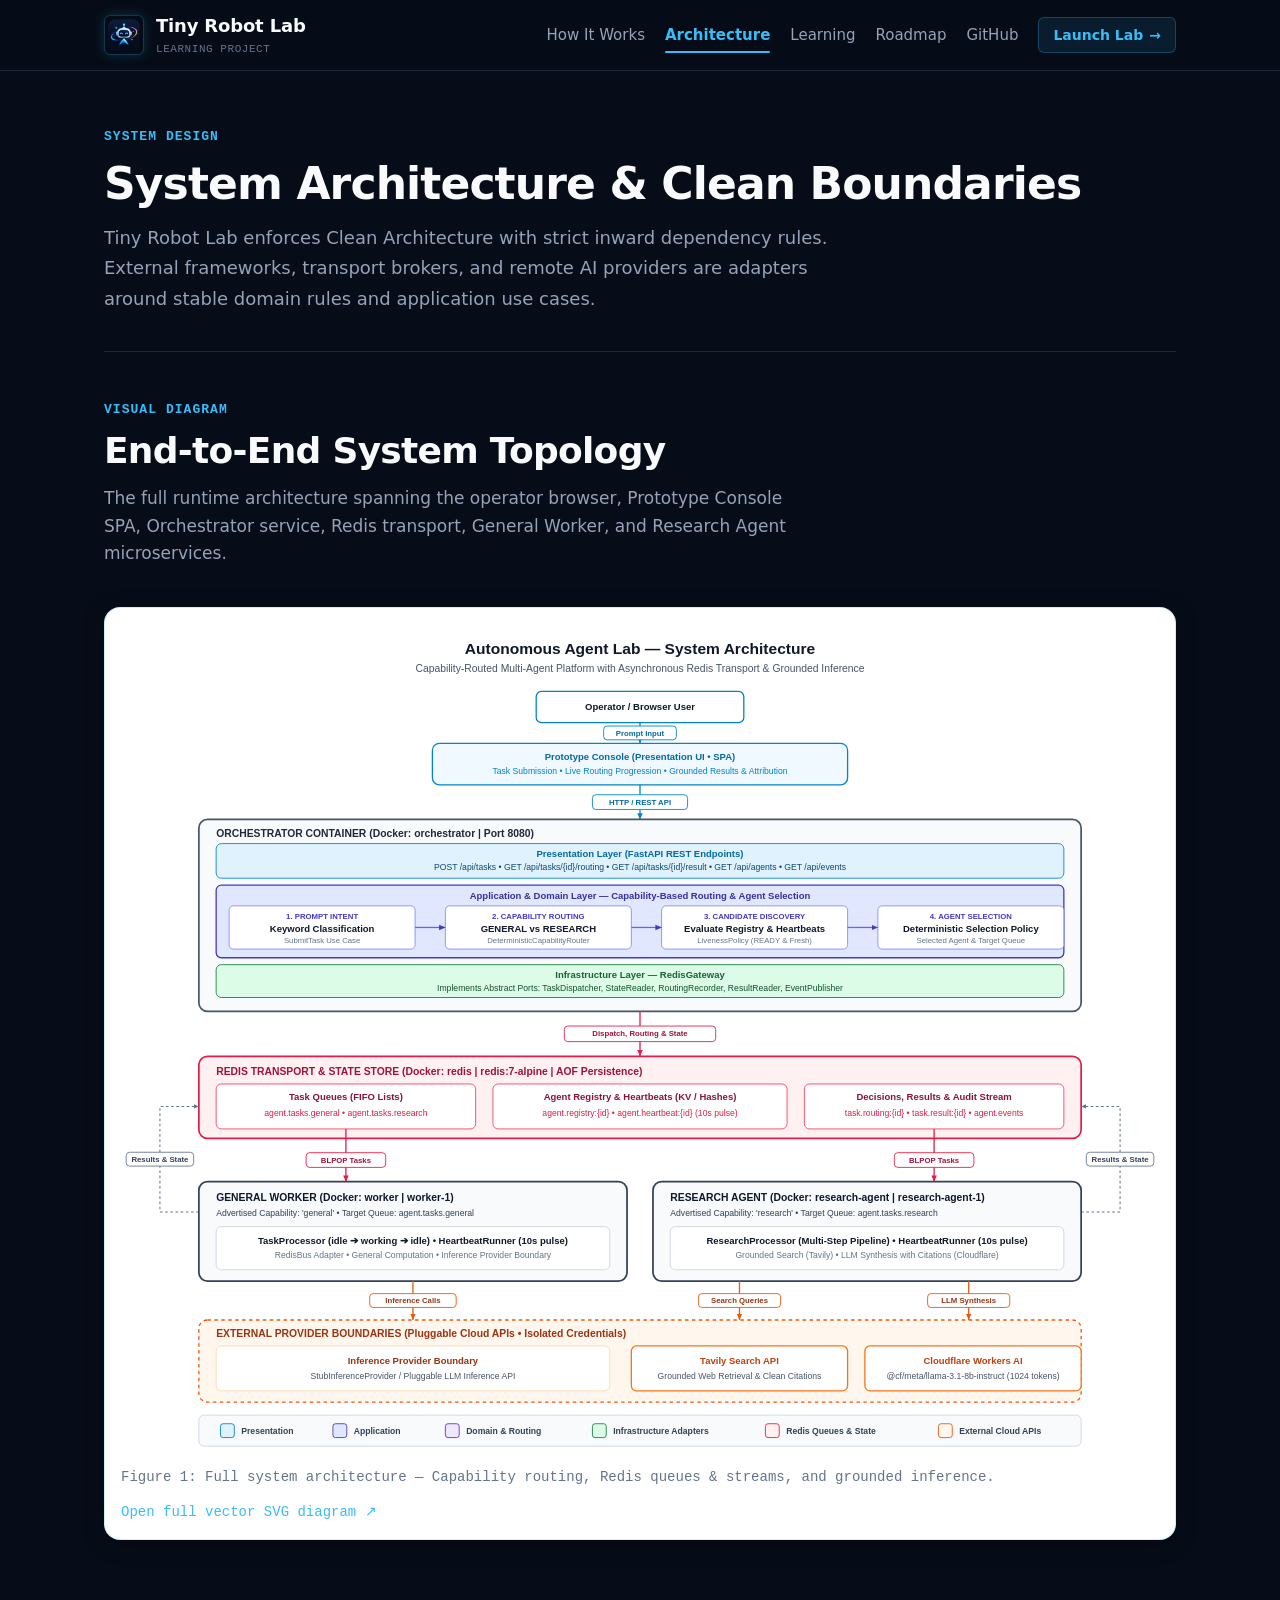
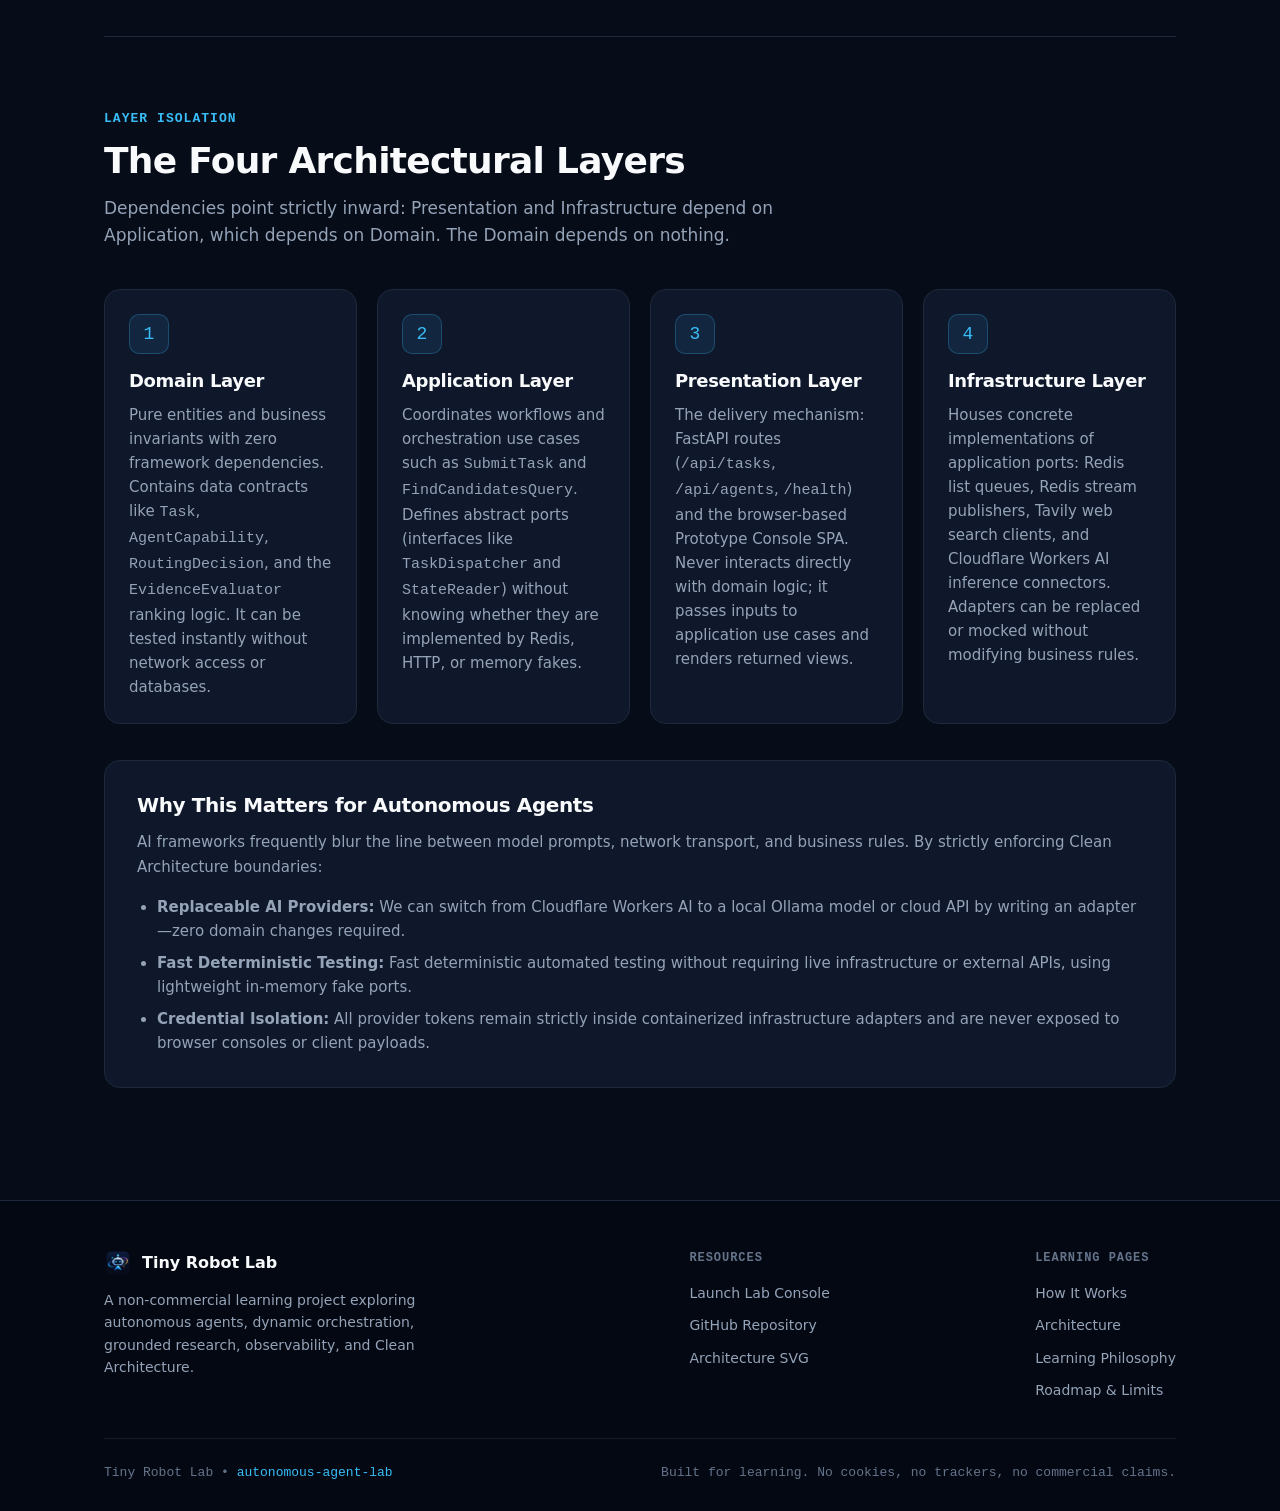
==== public/architecture.html @ 8fa818a0 "chore: configure Cloudflare deployment" ====
<!doctype html>
<html lang="en">
<head>
  <meta charset="utf-8">
  <meta name="viewport" content="width=device-width, initial-scale=1">
  <title>System Architecture &amp; Clean Boundaries — Tiny Robot Lab</title>
  <meta name="description" content="Detailed system architecture and Clean Architecture layer boundaries of Tiny Robot Lab: separating domain logic from Redis, Docker, and AI providers.">
  
  <!-- Open Graph / Meta -->
  <meta property="og:type" content="article">
  <meta property="og:title" content="System Architecture &amp; Clean Boundaries — Tiny Robot Lab">
  <meta property="og:description" content="Detailed system architecture and Clean Architecture layer boundaries of Tiny Robot Lab: separating domain logic from Redis, Docker, and AI providers.">
  <meta property="og:url" content="https://lab.tinyrobotlab.com/architecture.html">
  <meta property="og:image" content="assets/logo.png">

  <!-- Favicon Assets -->
  <link rel="icon" type="image/png" sizes="32x32" href="assets/favicon-32x32.png">
  <link rel="icon" type="image/png" sizes="16x16" href="assets/favicon-16x16.png">
  <link rel="shortcut icon" href="assets/favicon.ico">
  <link rel="apple-touch-icon" sizes="180x180" href="assets/apple-touch-icon.png">

  <!-- Stylesheet -->
  <link rel="stylesheet" href="styles.css">
</head>
<body>
  <a href="#main-content" class="skip-link">Skip to main content</a>

  <!-- Header -->
  <header class="site-header">
    <div class="container nav-wrap">
      <a href="index.html" class="brand-link" aria-label="Tiny Robot Lab Home">
        <img src="assets/logo.png" alt="Tiny Robot Lab Logo" class="brand-logo-img" width="40" height="40">
        <div class="brand-text-block">
          <span class="brand-name">Tiny Robot Lab</span>
          <span class="brand-tag">Learning Project</span>
        </div>
      </a>

      <nav class="nav-links" aria-label="Main Navigation">
        <a href="how-it-works.html" class="nav-item">How It Works</a>
        <a href="architecture.html" class="nav-item active" aria-current="page">Architecture</a>
        <a href="learning.html" class="nav-item">Learning</a>
        <a href="roadmap.html" class="nav-item">Roadmap</a>
        <a href="https://github.com/tomhalsan/autonomous-agent-lab" class="nav-item" target="_blank" rel="noopener noreferrer">GitHub</a>
        <a href="https://lab.tinyrobotlab.com" class="nav-btn" target="_blank" rel="noopener noreferrer">
          <span>Launch Lab</span>
          <span aria-hidden="true">→</span>
        </a>
      </nav>
    </div>
  </header>

  <main id="main-content">
    <div class="container">
      <header class="page-header">
        <p class="section-label">System Design</p>
        <h1>System Architecture &amp; Clean Boundaries</h1>
        <p class="page-lead">
          Tiny Robot Lab enforces Clean Architecture with strict inward dependency rules. External frameworks, transport brokers, and remote AI providers are adapters around stable domain rules and application use cases.
        </p>
      </header>

      <!-- Architecture Vector Diagram -->
      <section class="section" style="border-top: none; padding-top: 0;">
        <div class="section-header">
          <p class="section-label">Visual Diagram</p>
          <h2 class="section-title">End-to-End System Topology</h2>
          <p class="section-lead">
            The full runtime architecture spanning the operator browser, Prototype Console SPA, Orchestrator service, Redis transport, General Worker, and Research Agent microservices.
          </p>
        </div>

        <figure class="architecture-frame">
          <img src="assets/architecture.svg" alt="Autonomous Agent Lab System Architecture Diagram showing Console, Orchestrator, Redis, General Worker, and Research Agent" class="architecture-img" width="1200" height="960" loading="lazy">
          <figcaption class="arch-caption">
            <span>Figure 1: Full system architecture — Capability routing, Redis queues &amp; streams, and grounded inference.</span>
            <a href="assets/architecture.svg" target="_blank" rel="noopener noreferrer">Open full vector SVG diagram ↗</a>
          </figcaption>
        </figure>
      </section>

      <!-- Clean Architecture Layers -->
      <section class="section">
        <div class="section-header">
          <p class="section-label">Layer Isolation</p>
          <h2 class="section-title">The Four Architectural Layers</h2>
          <p class="section-lead">
            Dependencies point strictly inward: Presentation and Infrastructure depend on Application, which depends on Domain. The Domain depends on nothing.
          </p>
        </div>

        <div class="card-grid">
          <article class="card">
            <div class="card-icon" aria-hidden="true">1</div>
            <h3 class="card-title">Domain Layer</h3>
            <p class="card-desc">
              Pure entities and business invariants with zero framework dependencies. Contains data contracts like <code>Task</code>, <code>AgentCapability</code>, <code>RoutingDecision</code>, and the <code>EvidenceEvaluator</code> ranking logic. It can be tested instantly without network access or databases.
            </p>
          </article>

          <article class="card">
            <div class="card-icon" aria-hidden="true">2</div>
            <h3 class="card-title">Application Layer</h3>
            <p class="card-desc">
              Coordinates workflows and orchestration use cases such as <code>SubmitTask</code> and <code>FindCandidatesQuery</code>. Defines abstract ports (interfaces like <code>TaskDispatcher</code> and <code>StateReader</code>) without knowing whether they are implemented by Redis, HTTP, or memory fakes.
            </p>
          </article>

          <article class="card">
            <div class="card-icon" aria-hidden="true">3</div>
            <h3 class="card-title">Presentation Layer</h3>
            <p class="card-desc">
              The delivery mechanism: FastAPI routes (<code>/api/tasks</code>, <code>/api/agents</code>, <code>/health</code>) and the browser-based Prototype Console SPA. Never interacts directly with domain logic; it passes inputs to application use cases and renders returned views.
            </p>
          </article>

          <article class="card">
            <div class="card-icon" aria-hidden="true">4</div>
            <h3 class="card-title">Infrastructure Layer</h3>
            <p class="card-desc">
              Houses concrete implementations of application ports: Redis list queues, Redis stream publishers, Tavily web search clients, and Cloudflare Workers AI inference connectors. Adapters can be replaced or mocked without modifying business rules.
            </p>
          </article>
        </div>

        <!-- Architectural Benefits -->
        <div class="summary-box" style="margin-top: 36px;">
          <h3 style="font-size: 1.25rem; margin-bottom: 12px; color: var(--text-main);">Why This Matters for Autonomous Agents</h3>
          <p style="font-size: 0.9375rem; line-height: 1.7; color: var(--text-muted); margin-bottom: 14px;">
            AI frameworks frequently blur the line between model prompts, network transport, and business rules. By strictly enforcing Clean Architecture boundaries:
          </p>
          <ul style="margin-left: 20px; display: flex; flex-direction: column; gap: 8px; font-size: 0.9375rem; color: var(--text-muted);">
            <li><strong>Replaceable AI Providers:</strong> We can switch from Cloudflare Workers AI to a local Ollama model or cloud API by writing an adapter—zero domain changes required.</li>
            <li><strong>Fast Deterministic Testing:</strong> Fast deterministic automated testing without requiring live infrastructure or external APIs, using lightweight in-memory fake ports.</li>
            <li><strong>Credential Isolation:</strong> All provider tokens remain strictly inside containerized infrastructure adapters and are never exposed to browser consoles or client payloads.</li>
          </ul>
        </div>
      </section>
    </div>
  </main>

  <!-- Footer -->
  <footer class="site-footer">
    <div class="container">
      <div class="footer-inner">
        <div class="footer-brand">
          <div class="footer-logo-row">
            <img src="assets/logo.png" alt="Tiny Robot Lab" class="footer-logo-img" width="28" height="28">
            <span class="footer-brand-title">Tiny Robot Lab</span>
          </div>
          <p class="footer-desc">
            A non-commercial learning project exploring autonomous agents, dynamic orchestration, grounded research, observability, and Clean Architecture.
          </p>
        </div>

        <div class="footer-links-group">
          <p class="footer-links-title">Resources</p>
          <a href="https://lab.tinyrobotlab.com" class="footer-link" target="_blank" rel="noopener noreferrer">Launch Lab Console</a>
          <a href="https://github.com/tomhalsan/autonomous-agent-lab" class="footer-link" target="_blank" rel="noopener noreferrer">GitHub Repository</a>
          <a href="assets/architecture.svg" class="footer-link" target="_blank" rel="noopener noreferrer">Architecture SVG</a>
        </div>

        <div class="footer-links-group">
          <p class="footer-links-title">Learning Pages</p>
          <a href="how-it-works.html" class="footer-link">How It Works</a>
          <a href="architecture.html" class="footer-link">Architecture</a>
          <a href="learning.html" class="footer-link">Learning Philosophy</a>
          <a href="roadmap.html" class="footer-link">Roadmap &amp; Limits</a>
        </div>
      </div>

      <div class="footer-bottom">
        <span>Tiny Robot Lab • <a href="https://github.com/tomhalsan/autonomous-agent-lab" target="_blank" rel="noopener noreferrer">autonomous-agent-lab</a></span>
        <span>Built for learning. No cookies, no trackers, no commercial claims.</span>
      </div>
    </div>
  </footer>
</body>
</html>
---- public/styles.css ----
/* ==========================================================================
   Tiny Robot Lab — Public Landing Page Styles
   Clean, framework-free semantic CSS matching the lab's dark visual identity.
   ========================================================================== */

:root {
  --bg-canvas: #070d18;
  --bg-card: #0f172a;
  --bg-card-hover: #142036;
  --bg-card-subtle: #0b1322;
  --bg-code: #050912;
  --border-subtle: #1e293b;
  --border-focus: #38bdf8;
  --border-accent: rgba(56, 189, 248, 0.25);
  
  --text-main: #f8fafc;
  --text-muted: #94a3b8;
  --text-faint: #64748b;

  --accent-cyan: #38bdf8;
  --accent-blue: #3b82f6;
  --accent-indigo: #818cf8;
  --accent-amber: #fbbf24;
  --accent-emerald: #34d399;
  --accent-coral: #f87171;

  --font-sans: system-ui, -apple-system, BlinkMacSystemFont, "Segoe UI", Roboto, "Helvetica Neue", Arial, sans-serif;
  --font-mono: ui-monospace, SFMono-Regular, Menlo, Monaco, Consolas, "Liberation Mono", "Courier New", monospace;

  --container-max: 1120px;
  --radius-sm: 6px;
  --radius-md: 10px;
  --radius-lg: 16px;
  --radius-pill: 9999px;

  --shadow-card: 0 4px 20px -2px rgba(0, 0, 0, 0.5);
  --shadow-glow: 0 0 24px rgba(56, 189, 248, 0.15);
}

*, *::before, *::after {
  box-sizing: border-box;
  margin: 0;
  padding: 0;
}

html {
  font-size: 16px;
  background-color: var(--bg-canvas);
  color: var(--text-main);
  font-family: var(--font-sans);
  line-height: 1.6;
  -webkit-font-smoothing: antialiased;
  -moz-osx-font-smoothing: grayscale;
  scroll-behavior: smooth;
}

body {
  min-height: 100vh;
  display: flex;
  flex-direction: column;
  overflow-x: hidden;
}

/* Accessibility & Reduced Motion */
:focus-visible {
  outline: 2px solid var(--accent-cyan);
  outline-offset: 3px;
}

@media (prefers-reduced-motion: reduce) {
  html {
    scroll-behavior: auto;
  }
  *, *::before, *::after {
    animation-duration: 0.01ms !important;
    animation-iteration-count: 1 !important;
    transition-duration: 0.01ms !important;
    scroll-behavior: auto !important;
  }
}

/* Skip link for screen readers & keyboard users */
.skip-link {
  position: absolute;
  top: -60px;
  left: 16px;
  background: var(--accent-cyan);
  color: #040810;
  padding: 8px 16px;
  font-weight: 700;
  font-size: 0.875rem;
  border-radius: var(--radius-sm);
  z-index: 999;
  text-decoration: none;
  transition: top 0.2s ease;
}
.skip-link:focus {
  top: 16px;
}

/* Layout Container */
.container {
  width: 100%;
  max-width: var(--container-max);
  margin-left: auto;
  margin-right: auto;
  padding-left: 24px;
  padding-right: 24px;
}

/* Typography Helpers */
h1, h2, h3, h4 {
  color: var(--text-main);
  line-height: 1.25;
  font-weight: 700;
  letter-spacing: -0.02em;
}

p {
  color: var(--text-muted);
}

a {
  color: var(--accent-cyan);
  text-decoration: none;
  transition: color 0.15s ease;
}
a:hover {
  color: #7dd3fc;
  text-decoration: underline;
}

/* Header & Nav */
.site-header {
  border-bottom: 1px solid var(--border-subtle);
  background: rgba(7, 13, 24, 0.85);
  backdrop-filter: blur(12px);
  -webkit-backdrop-filter: blur(12px);
  position: sticky;
  top: 0;
  z-index: 100;
}

.nav-wrap {
  display: flex;
  align-items: center;
  justify-content: space-between;
  height: 70px;
}

.brand-link {
  display: flex;
  align-items: center;
  gap: 12px;
  text-decoration: none;
}
.brand-link:hover {
  text-decoration: none;
}

.brand-logo-img {
  width: 40px;
  height: 40px;
  border-radius: var(--radius-sm);
  border: 1px solid var(--border-accent);
  box-shadow: 0 0 12px rgba(56, 189, 248, 0.2);
  display: block;
}

.brand-text-block {
  display: flex;
  flex-direction: column;
}

.brand-name {
  font-size: 1.125rem;
  font-weight: 700;
  color: var(--text-main);
  letter-spacing: -0.01em;
}

.brand-tag {
  font-size: 0.6875rem;
  font-family: var(--font-mono);
  color: var(--text-faint);
  letter-spacing: 0.05em;
  text-transform: uppercase;
}

.nav-links {
  display: flex;
  align-items: center;
  gap: 20px;
}

.nav-item {
  font-size: 0.9375rem;
  color: var(--text-muted);
  font-weight: 500;
  position: relative;
}
.nav-item:hover {
  color: var(--text-main);
  text-decoration: none;
}
.nav-item.active,
.nav-item[aria-current="page"] {
  color: var(--accent-cyan);
  font-weight: 600;
}
.nav-item.active::after,
.nav-item[aria-current="page"]::after {
  content: "";
  position: absolute;
  bottom: -6px;
  left: 0;
  right: 0;
  height: 2px;
  background: var(--accent-cyan);
  border-radius: var(--radius-pill);
}

.nav-btn {
  display: inline-flex;
  align-items: center;
  gap: 6px;
  background: rgba(56, 189, 248, 0.1);
  color: var(--accent-cyan);
  border: 1px solid var(--border-accent);
  border-radius: var(--radius-sm);
  padding: 6px 14px;
  font-size: 0.875rem;
  font-weight: 600;
  transition: all 0.15s ease;
}
.nav-btn:hover {
  background: rgba(56, 189, 248, 0.2);
  color: #ffffff;
  text-decoration: none;
  border-color: var(--accent-cyan);
}

/* Badges */
.badge-version {
  display: inline-flex;
  align-items: center;
  gap: 8px;
  padding: 4px 12px;
  background: rgba(56, 189, 248, 0.08);
  border: 1px solid var(--border-accent);
  border-radius: var(--radius-pill);
  font-family: var(--font-mono);
  font-size: 0.8125rem;
  color: var(--accent-cyan);
  margin-bottom: 20px;
}
.badge-dot {
  width: 8px;
  height: 8px;
  border-radius: 50%;
  background-color: var(--accent-emerald);
  box-shadow: 0 0 8px var(--accent-emerald);
}

.badge-tag {
  display: inline-block;
  padding: 2px 8px;
  background: rgba(148, 163, 184, 0.1);
  border: 1px solid var(--border-subtle);
  border-radius: var(--radius-sm);
  font-family: var(--font-mono);
  font-size: 0.75rem;
  color: var(--text-muted);
}

/* Hero Section */
.hero-section {
  padding: 80px 0 60px;
  position: relative;
}

.hero-grid {
  display: grid;
  grid-template-columns: 1.25fr 0.75fr;
  align-items: center;
  gap: 48px;
}

.hero-content h1 {
  font-size: clamp(2.25rem, 5vw, 3.5rem);
  font-weight: 800;
  margin-bottom: 12px;
  letter-spacing: -0.03em;
}

.hero-phrase {
  font-size: clamp(1.25rem, 2.5vw, 1.75rem);
  font-weight: 600;
  color: var(--accent-cyan);
  margin-bottom: 20px;
  letter-spacing: -0.01em;
}

.hero-desc {
  font-size: 1.125rem;
  line-height: 1.7;
  color: var(--text-muted);
  margin-bottom: 32px;
  max-width: 620px;
}

.hero-actions {
  display: flex;
  flex-wrap: wrap;
  gap: 14px;
  align-items: center;
}

.btn {
  display: inline-flex;
  align-items: center;
  justify-content: center;
  gap: 10px;
  padding: 12px 24px;
  border-radius: var(--radius-md);
  font-size: 1rem;
  font-weight: 600;
  cursor: pointer;
  transition: all 0.15s ease;
  text-decoration: none;
}

.btn-primary {
  background: linear-gradient(135deg, #0284c7 0%, #2563eb 100%);
  color: #ffffff;
  border: 1px solid rgba(56, 189, 248, 0.4);
  box-shadow: 0 4px 16px rgba(2, 132, 199, 0.35);
}
.btn-primary:hover {
  background: linear-gradient(135deg, #0369a1 0%, #1d4ed8 100%);
  box-shadow: 0 6px 20px rgba(2, 132, 199, 0.5);
  color: #ffffff;
  text-decoration: none;
  transform: translateY(-1px);
}

.btn-secondary {
  background: var(--bg-card);
  color: var(--text-main);
  border: 1px solid var(--border-subtle);
}
.btn-secondary:hover {
  background: var(--bg-card-hover);
  border-color: var(--text-muted);
  color: #ffffff;
  text-decoration: none;
  transform: translateY(-1px);
}

.hero-visual {
  display: flex;
  justify-content: center;
  align-items: center;
}

.avatar-frame {
  position: relative;
  border-radius: 28px;
  padding: 12px;
  background: radial-gradient(circle at 50% 50%, rgba(56, 189, 248, 0.15), transparent 70%);
}

.hero-avatar-img {
  width: 100%;
  max-width: 320px;
  height: auto;
  border-radius: 24px;
  border: 1px solid var(--border-accent);
  box-shadow: 0 12px 36px -4px rgba(0, 0, 0, 0.7), 0 0 32px rgba(56, 189, 248, 0.2);
  display: block;
}

/* Dedicated Page Headers */
.page-header {
  padding: 56px 0 36px;
  border-bottom: 1px solid var(--border-subtle);
  margin-bottom: 48px;
}
.page-header h1 {
  font-size: clamp(2rem, 4vw, 2.75rem);
  font-weight: 800;
  margin-bottom: 12px;
  letter-spacing: -0.02em;
}
.page-lead {
  font-size: 1.125rem;
  color: var(--text-muted);
  max-width: 760px;
  line-height: 1.7;
}

/* Exploration Cards (Landing Page) */
.explore-grid {
  display: grid;
  grid-template-columns: repeat(auto-fit, minmax(260px, 1fr));
  gap: 20px;
  margin-top: 24px;
}

.explore-card {
  background: var(--bg-card);
  border: 1px solid var(--border-subtle);
  border-radius: var(--radius-lg);
  padding: 26px;
  display: flex;
  flex-direction: column;
  text-decoration: none;
  transition: all 0.2s ease;
}
.explore-card:hover {
  background: var(--bg-card-hover);
  border-color: var(--border-accent);
  transform: translateY(-3px);
  box-shadow: var(--shadow-card);
  text-decoration: none;
}
.explore-card h3 {
  font-size: 1.25rem;
  margin-bottom: 10px;
  color: var(--text-main);
}
.explore-card p {
  font-size: 0.9375rem;
  color: var(--text-muted);
  line-height: 1.6;
  margin-bottom: 18px;
}
.explore-card .card-action {
  margin-top: auto;
  color: var(--accent-cyan);
  font-weight: 600;
  font-size: 0.875rem;
  display: inline-flex;
  align-items: center;
  gap: 6px;
}
.explore-card:hover .card-action {
  color: #7dd3fc;
}

/* Callout & Summary boxes */
.summary-box {
  background: var(--bg-card);
  border: 1px solid var(--border-subtle);
  border-radius: var(--radius-lg);
  padding: 32px;
  margin-bottom: 40px;
}

/* Common Section Styles */
.section {
  padding: 72px 0;
  border-top: 1px solid var(--border-subtle);
}

.section-header {
  margin-bottom: 40px;
}

.section-label {
  font-family: var(--font-mono);
  font-size: 0.8125rem;
  color: var(--accent-cyan);
  text-transform: uppercase;
  letter-spacing: 0.08em;
  margin-bottom: 8px;
  font-weight: 600;
}

.section-title {
  font-size: clamp(1.75rem, 3.5vw, 2.25rem);
  margin-bottom: 12px;
}

.section-lead {
  font-size: 1.0625rem;
  color: var(--text-muted);
  max-width: 720px;
}

/* Grid Cards (What We Are Learning) */
.card-grid {
  display: grid;
  grid-template-columns: repeat(auto-fit, minmax(250px, 1fr));
  gap: 20px;
}

.card {
  background: var(--bg-card);
  border: 1px solid var(--border-subtle);
  border-radius: var(--radius-lg);
  padding: 24px;
  transition: all 0.2s ease;
  display: flex;
  flex-direction: column;
}
.card:hover {
  background: var(--bg-card-hover);
  border-color: var(--border-accent);
  transform: translateY(-2px);
  box-shadow: var(--shadow-card);
}

.card-icon {
  width: 40px;
  height: 40px;
  border-radius: var(--radius-md);
  background: rgba(56, 189, 248, 0.1);
  border: 1px solid var(--border-accent);
  display: flex;
  align-items: center;
  justify-content: center;
  margin-bottom: 16px;
  font-family: var(--font-mono);
  font-size: 1.125rem;
  color: var(--accent-cyan);
}

.card-title {
  font-size: 1.125rem;
  font-weight: 700;
  margin-bottom: 10px;
}

.card-desc {
  font-size: 0.9375rem;
  color: var(--text-muted);
  line-height: 1.6;
}

/* Workflow / How It Works */
.flow-container {
  display: flex;
  flex-direction: column;
  gap: 32px;
}

.flow-block {
  background: var(--bg-card);
  border: 1px solid var(--border-subtle);
  border-radius: var(--radius-lg);
  padding: 28px;
}

.flow-block-header {
  display: flex;
  align-items: center;
  justify-content: space-between;
  margin-bottom: 20px;
  flex-wrap: wrap;
  gap: 12px;
}

.flow-block-title {
  font-size: 1.25rem;
  font-weight: 700;
}

.flow-steps {
  display: flex;
  flex-wrap: wrap;
  align-items: center;
  gap: 8px;
  margin-top: 12px;
}

.flow-step {
  display: flex;
  align-items: center;
  gap: 10px;
  background: var(--bg-card-subtle);
  border: 1px solid var(--border-subtle);
  border-radius: var(--radius-md);
  padding: 10px 14px;
  font-size: 0.875rem;
  font-weight: 600;
  color: var(--text-main);
}

.step-num {
  display: inline-flex;
  align-items: center;
  justify-content: center;
  width: 22px;
  height: 22px;
  border-radius: 50%;
  background: rgba(56, 189, 248, 0.15);
  color: var(--accent-cyan);
  font-family: var(--font-mono);
  font-size: 0.75rem;
  font-weight: 700;
}

.flow-arrow {
  color: var(--text-faint);
  font-size: 1.125rem;
  display: flex;
  align-items: center;
}

.flow-explainer {
  margin-top: 20px;
  font-size: 0.9375rem;
  color: var(--text-muted);
  border-top: 1px solid var(--border-subtle);
  padding-top: 16px;
  line-height: 1.6;
}

/* Current Lab Facts Grid */
.facts-grid {
  display: grid;
  grid-template-columns: repeat(auto-fit, minmax(300px, 1fr));
  gap: 20px;
}

.fact-card {
  background: var(--bg-card);
  border: 1px solid var(--border-subtle);
  border-radius: var(--radius-lg);
  padding: 24px;
}

.fact-metric {
  font-family: var(--font-mono);
  font-size: 2rem;
  font-weight: 700;
  color: var(--accent-cyan);
  margin-bottom: 6px;
}

.fact-title {
  font-size: 1.125rem;
  font-weight: 600;
  margin-bottom: 8px;
}

.fact-desc {
  font-size: 0.9375rem;
  color: var(--text-muted);
}

/* Caveats Box (Honest Engineering) */
.caveat-box {
  background: rgba(251, 191, 36, 0.05);
  border: 1px solid rgba(251, 191, 36, 0.25);
  border-radius: var(--radius-lg);
  padding: 24px;
  margin-top: 24px;
}

.caveat-heading {
  display: flex;
  align-items: center;
  gap: 10px;
  font-size: 1rem;
  font-weight: 700;
  color: var(--accent-amber);
  margin-bottom: 12px;
}

.caveat-list {
  list-style: none;
  display: flex;
  flex-direction: column;
  gap: 8px;
}

.caveat-list li {
  font-size: 0.9375rem;
  color: #d1d5db;
  position: relative;
  padding-left: 20px;
}
.caveat-list li::before {
  content: "•";
  position: absolute;
  left: 6px;
  color: var(--accent-amber);
  font-weight: 700;
}

/* Architecture Section */
.architecture-frame {
  background: #ffffff;
  border-radius: var(--radius-lg);
  padding: 16px;
  border: 1px solid var(--border-accent);
  box-shadow: var(--shadow-card);
  overflow: hidden;
  margin-bottom: 24px;
}

.architecture-img {
  width: 100%;
  height: auto;
  display: block;
  border-radius: var(--radius-sm);
}

.arch-caption {
  margin-top: 12px;
  display: flex;
  justify-content: space-between;
  align-items: center;
  flex-wrap: wrap;
  gap: 12px;
  font-size: 0.875rem;
  color: var(--text-faint);
  font-family: var(--font-mono);
}

/* Philosophy Section */
.philosophy-grid {
  display: grid;
  grid-template-columns: 1fr 1fr;
  gap: 32px;
  align-items: start;
}

.philosophy-stack {
  display: flex;
  flex-direction: column;
  gap: 10px;
}

.philosophy-step {
  display: flex;
  align-items: center;
  gap: 16px;
  background: var(--bg-card);
  border: 1px solid var(--border-subtle);
  border-radius: var(--radius-md);
  padding: 14px 20px;
  font-size: 1.0625rem;
  font-weight: 600;
  transition: all 0.15s ease;
}
.philosophy-step:hover {
  border-color: var(--border-accent);
  background: var(--bg-card-hover);
  transform: translateX(4px);
}

.philosophy-step-num {
  font-family: var(--font-mono);
  font-size: 0.8125rem;
  color: var(--accent-cyan);
  background: rgba(56, 189, 248, 0.1);
  padding: 2px 8px;
  border-radius: var(--radius-sm);
}

.philosophy-story {
  background: var(--bg-card);
  border: 1px solid var(--border-subtle);
  border-radius: var(--radius-lg);
  padding: 28px;
  display: flex;
  flex-direction: column;
  gap: 16px;
}

.philosophy-story h3 {
  font-size: 1.25rem;
  color: var(--text-main);
}

.philosophy-story p {
  font-size: 0.9375rem;
  line-height: 1.7;
}

/* What's Next / Roadmap Preview */
.next-card {
  background: linear-gradient(180deg, var(--bg-card) 0%, var(--bg-card-subtle) 100%);
  border: 1px solid var(--border-subtle);
  border-radius: var(--radius-lg);
  padding: 32px;
}

.next-header {
  display: flex;
  align-items: center;
  justify-content: space-between;
  margin-bottom: 20px;
  flex-wrap: wrap;
  gap: 12px;
}

.next-title {
  font-size: 1.5rem;
  font-weight: 700;
}

.next-list {
  display: grid;
  grid-template-columns: repeat(auto-fit, minmax(260px, 1fr));
  gap: 16px;
  margin-top: 20px;
}

.next-item {
  background: rgba(7, 13, 24, 0.6);
  border: 1px solid var(--border-subtle);
  border-radius: var(--radius-md);
  padding: 16px;
}

.next-item-title {
  font-size: 1rem;
  font-weight: 600;
  color: var(--text-main);
  margin-bottom: 6px;
}

.next-item-desc {
  font-size: 0.875rem;
  color: var(--text-muted);
}

/* Footer */
.site-footer {
  border-top: 1px solid var(--border-subtle);
  background: #040812;
  padding: 48px 0 36px;
  margin-top: auto;
}

.footer-inner {
  display: flex;
  justify-content: space-between;
  align-items: flex-start;
  flex-wrap: wrap;
  gap: 32px;
}

.footer-brand {
  max-width: 380px;
}

.footer-logo-row {
  display: flex;
  align-items: center;
  gap: 10px;
  margin-bottom: 12px;
}

.footer-logo-img {
  width: 28px;
  height: 28px;
  border-radius: var(--radius-sm);
}

.footer-brand-title {
  font-size: 1rem;
  font-weight: 700;
  color: var(--text-main);
}

.footer-desc {
  font-size: 0.875rem;
  color: var(--text-muted);
  line-height: 1.6;
}

.footer-links-group {
  display: flex;
  flex-direction: column;
  gap: 10px;
}

.footer-links-title {
  font-family: var(--font-mono);
  font-size: 0.75rem;
  color: var(--text-faint);
  text-transform: uppercase;
  letter-spacing: 0.08em;
  font-weight: 600;
  margin-bottom: 4px;
}

.footer-link {
  font-size: 0.875rem;
  color: var(--text-muted);
}
.footer-link:hover {
  color: var(--accent-cyan);
}

.footer-bottom {
  border-top: 1px solid rgba(30, 41, 59, 0.6);
  margin-top: 36px;
  padding-top: 24px;
  display: flex;
  justify-content: space-between;
  align-items: center;
  flex-wrap: wrap;
  gap: 16px;
  font-size: 0.8125rem;
  color: var(--text-faint);
  font-family: var(--font-mono);
}

/* Responsive Breakpoints */
@media (max-width: 860px) {
  .hero-grid {
    grid-template-columns: 1fr;
    gap: 36px;
  }
  .hero-visual {
    order: -1;
  }
  .avatar-frame {
    max-width: 240px;
    margin: 0 auto;
  }
  .philosophy-grid {
    grid-template-columns: 1fr;
  }
  .nav-item-desktop {
    display: none;
  }
}

@media (max-width: 640px) {
  .hero-actions {
    flex-direction: column;
    align-items: stretch;
  }
  .btn {
    width: 100%;
  }
  .flow-step {
    width: 100%;
  }
  .flow-arrow {
    display: none;
  }
  .footer-inner {
    flex-direction: column;
  }
  .footer-bottom {
    flex-direction: column;
    align-items: flex-start;
  }
}
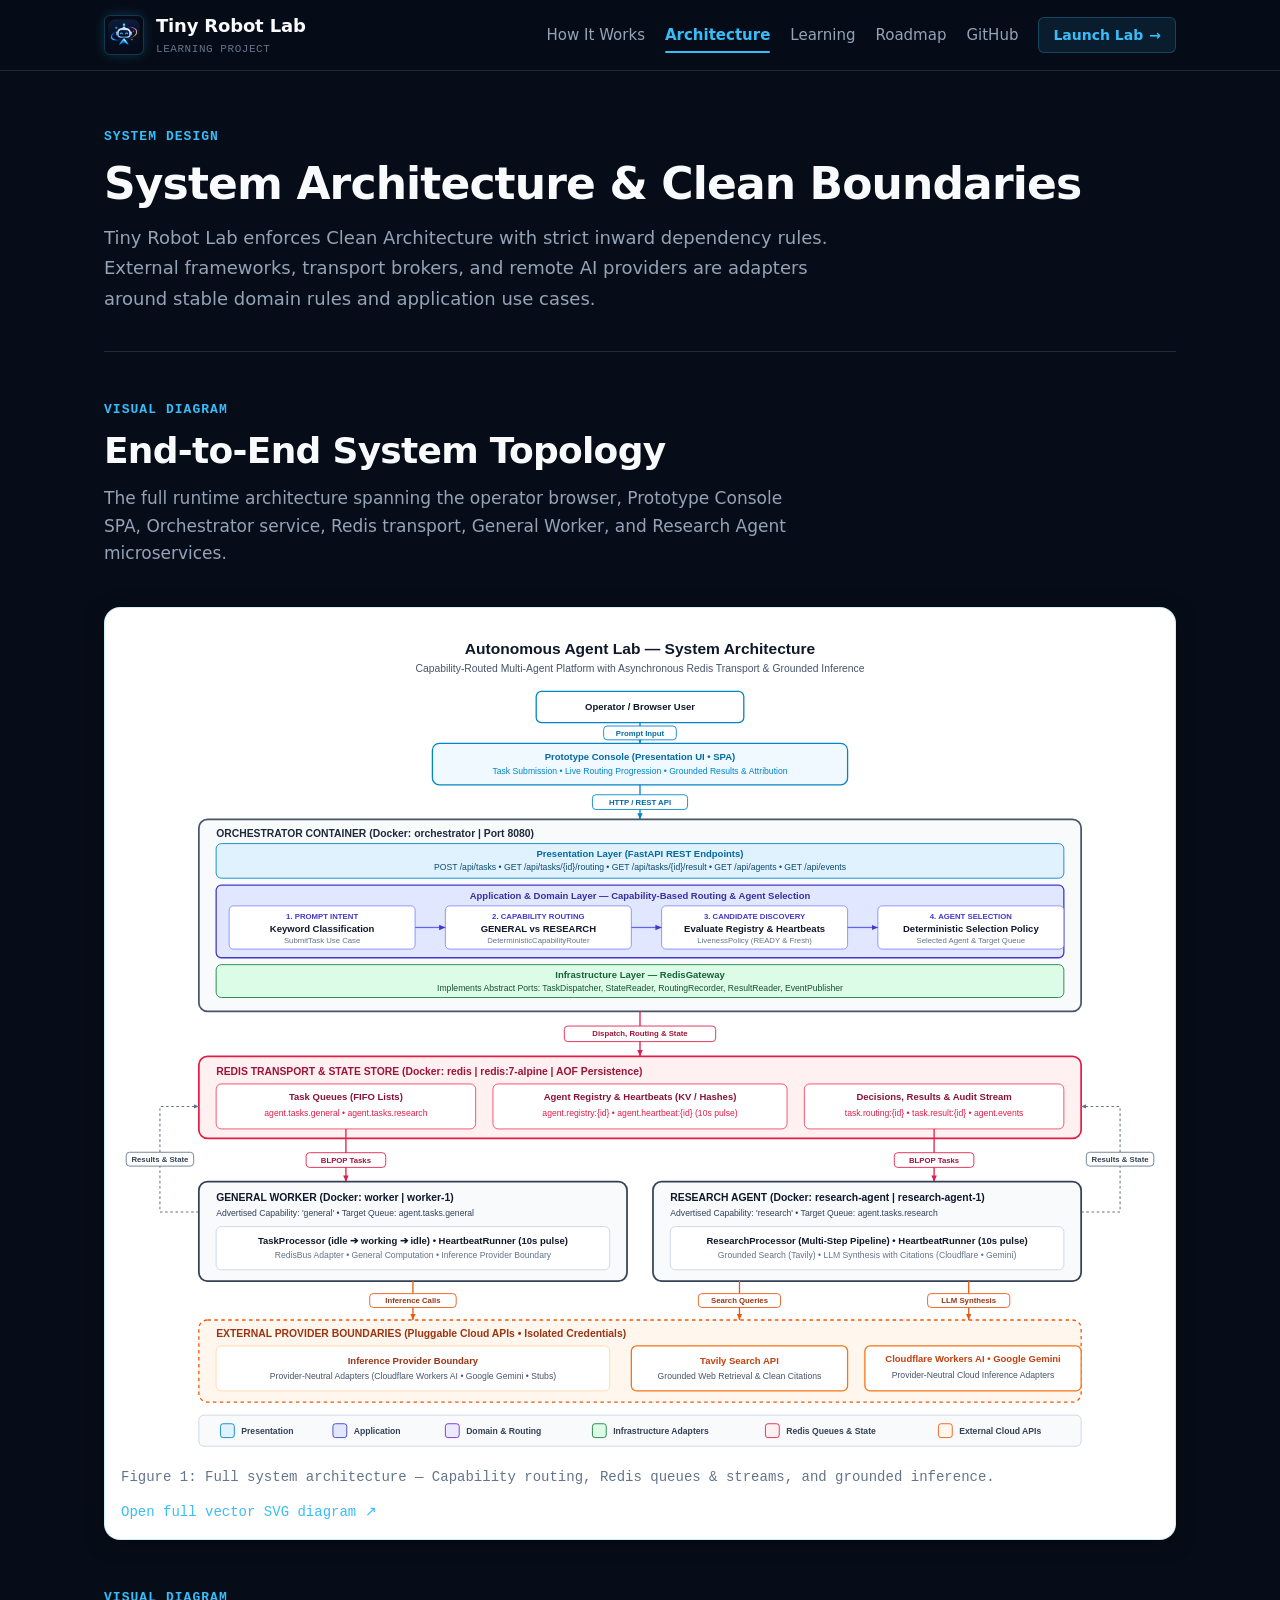
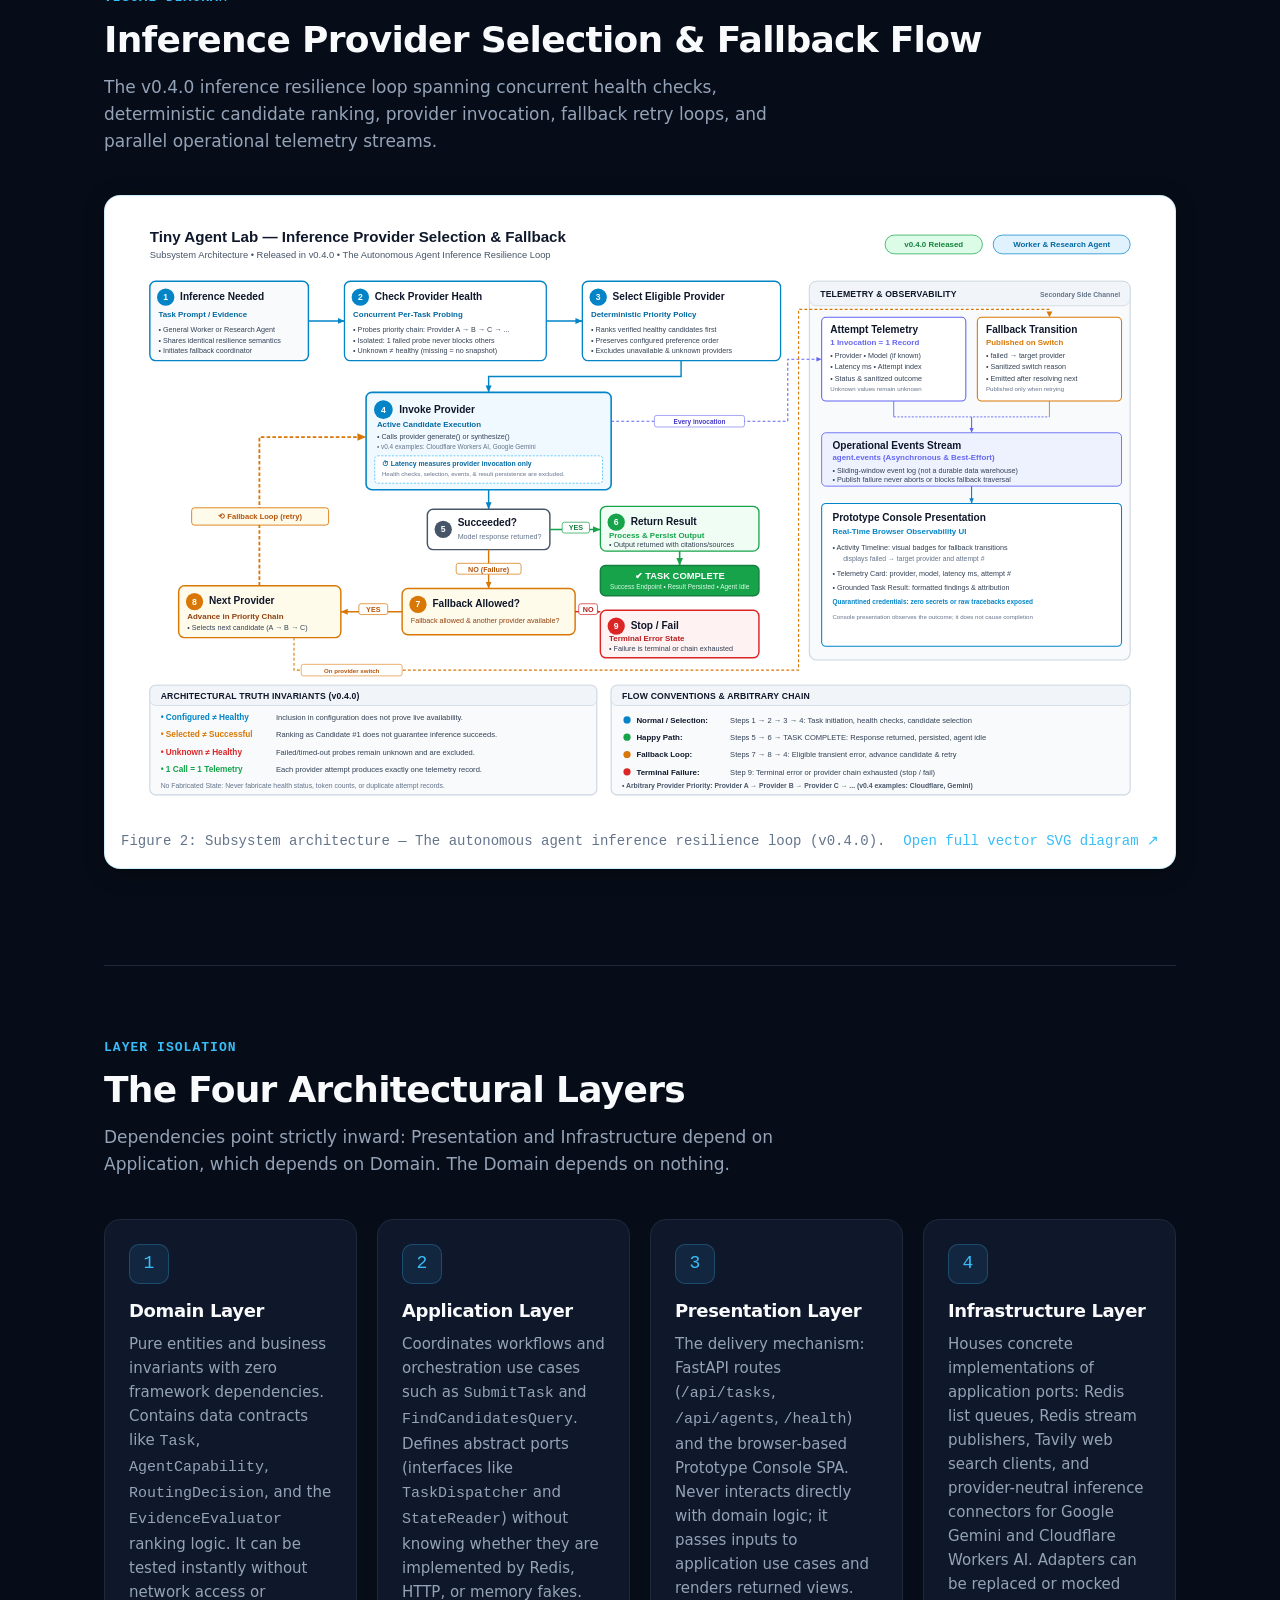
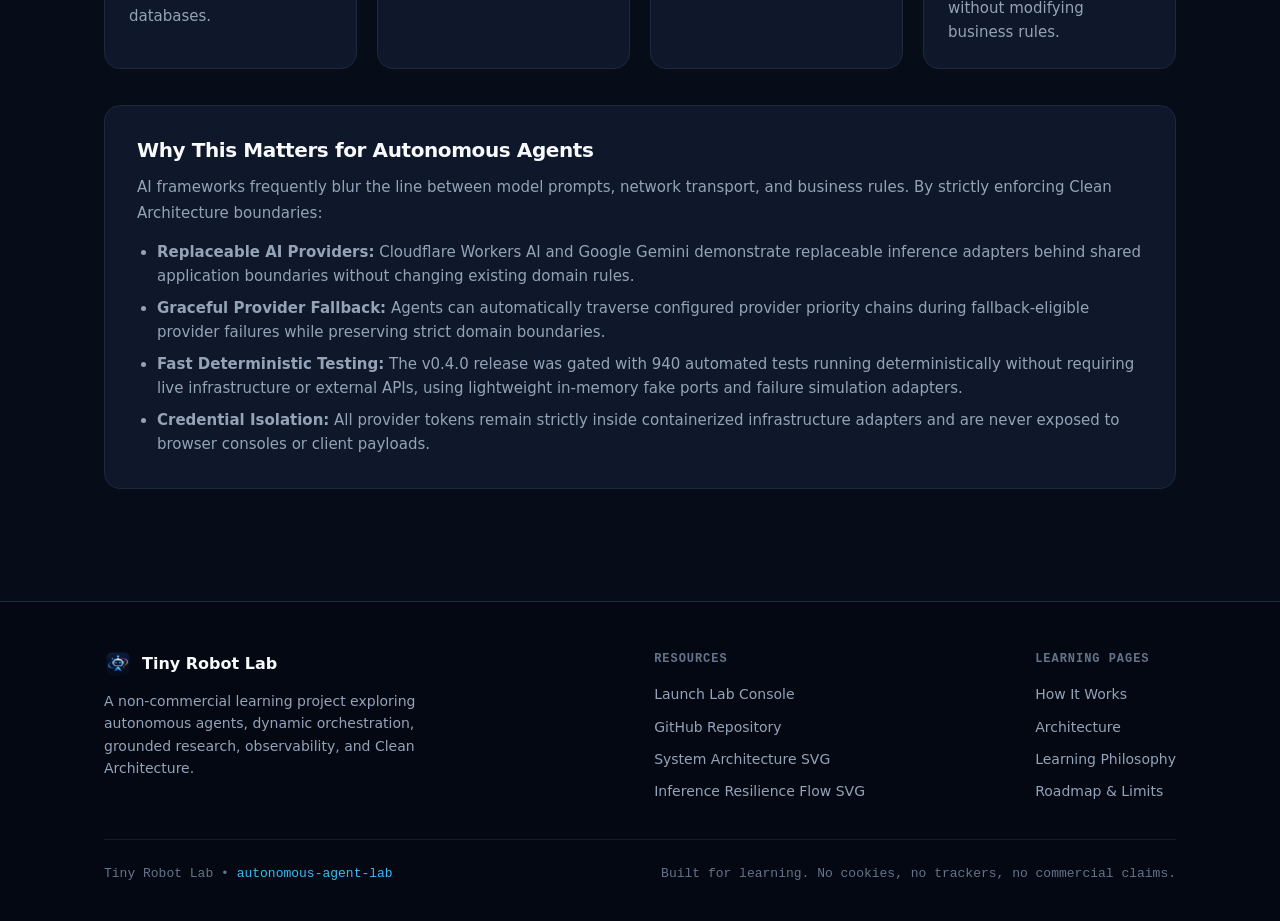
==== commit 89968c34: "docs: sync website with v0.4.0 release" ====
--- a/public/architecture.html
+++ b/public/architecture.html
@@ -5,7 +5,7 @@
   <meta name="viewport" content="width=device-width, initial-scale=1">
   <title>System Architecture &amp; Clean Boundaries — Tiny Robot Lab</title>
   <meta name="description" content="Detailed system architecture and Clean Architecture layer boundaries of Tiny Robot Lab: separating domain logic from Redis, Docker, and AI providers.">
-  
+
   <!-- Open Graph / Meta -->
   <meta property="og:type" content="article">
   <meta property="og:title" content="System Architecture &amp; Clean Boundaries — Tiny Robot Lab">
@@ -77,6 +77,22 @@
             <a href="assets/architecture.svg" target="_blank" rel="noopener noreferrer">Open full vector SVG diagram ↗</a>
           </figcaption>
         </figure>
+
+        <div class="section-header" style="margin-top: 48px;">
+          <p class="section-label">Visual Diagram</p>
+          <h2 class="section-title">Inference Provider Selection &amp; Fallback Flow</h2>
+          <p class="section-lead">
+            The v0.4.0 inference resilience loop spanning concurrent health checks, deterministic candidate ranking, provider invocation, fallback retry loops, and parallel operational telemetry streams.
+          </p>
+        </div>
+
+        <figure class="architecture-frame">
+          <img src="assets/inference-provider-flow.svg" alt="Tiny Agent Lab Inference Provider Selection, Fallback, and Telemetry Flow Diagram" class="architecture-img" width="1440" height="840" loading="lazy">
+          <figcaption class="arch-caption">
+            <span>Figure 2: Subsystem architecture — The autonomous agent inference resilience loop (v0.4.0).</span>
+            <a href="assets/inference-provider-flow.svg" target="_blank" rel="noopener noreferrer">Open full vector SVG diagram ↗</a>
+          </figcaption>
+        </figure>
       </section>
 
       <!-- Clean Architecture Layers -->
@@ -118,7 +134,7 @@
             <div class="card-icon" aria-hidden="true">4</div>
             <h3 class="card-title">Infrastructure Layer</h3>
             <p class="card-desc">
-              Houses concrete implementations of application ports: Redis list queues, Redis stream publishers, Tavily web search clients, and Cloudflare Workers AI inference connectors. Adapters can be replaced or mocked without modifying business rules.
+              Houses concrete implementations of application ports: Redis list queues, Redis stream publishers, Tavily web search clients, and provider-neutral inference connectors for Google Gemini and Cloudflare Workers AI. Adapters can be replaced or mocked without modifying business rules.
             </p>
           </article>
         </div>
@@ -130,8 +146,9 @@
             AI frameworks frequently blur the line between model prompts, network transport, and business rules. By strictly enforcing Clean Architecture boundaries:
           </p>
           <ul style="margin-left: 20px; display: flex; flex-direction: column; gap: 8px; font-size: 0.9375rem; color: var(--text-muted);">
-            <li><strong>Replaceable AI Providers:</strong> We can switch from Cloudflare Workers AI to a local Ollama model or cloud API by writing an adapter—zero domain changes required.</li>
-            <li><strong>Fast Deterministic Testing:</strong> Fast deterministic automated testing without requiring live infrastructure or external APIs, using lightweight in-memory fake ports.</li>
+            <li><strong>Replaceable AI Providers:</strong> Cloudflare Workers AI and Google Gemini demonstrate replaceable inference adapters behind shared application boundaries without changing existing domain rules.</li>
+            <li><strong>Graceful Provider Fallback:</strong> Agents can automatically traverse configured provider priority chains during fallback-eligible provider failures while preserving strict domain boundaries.</li>
+            <li><strong>Fast Deterministic Testing:</strong> The v0.4.0 release was gated with 940 automated tests running deterministically without requiring live infrastructure or external APIs, using lightweight in-memory fake ports and failure simulation adapters.</li>
             <li><strong>Credential Isolation:</strong> All provider tokens remain strictly inside containerized infrastructure adapters and are never exposed to browser consoles or client payloads.</li>
           </ul>
         </div>
@@ -157,7 +174,8 @@
           <p class="footer-links-title">Resources</p>
           <a href="https://lab.tinyrobotlab.com" class="footer-link" target="_blank" rel="noopener noreferrer">Launch Lab Console</a>
           <a href="https://github.com/tomhalsan/autonomous-agent-lab" class="footer-link" target="_blank" rel="noopener noreferrer">GitHub Repository</a>
-          <a href="assets/architecture.svg" class="footer-link" target="_blank" rel="noopener noreferrer">Architecture SVG</a>
+          <a href="assets/architecture.svg" class="footer-link" target="_blank" rel="noopener noreferrer">System Architecture SVG</a>
+          <a href="assets/inference-provider-flow.svg" class="footer-link" target="_blank" rel="noopener noreferrer">Inference Resilience Flow SVG</a>
         </div>
 
         <div class="footer-links-group">
@@ -177,4 +195,3 @@
   </footer>
 </body>
 </html>
-
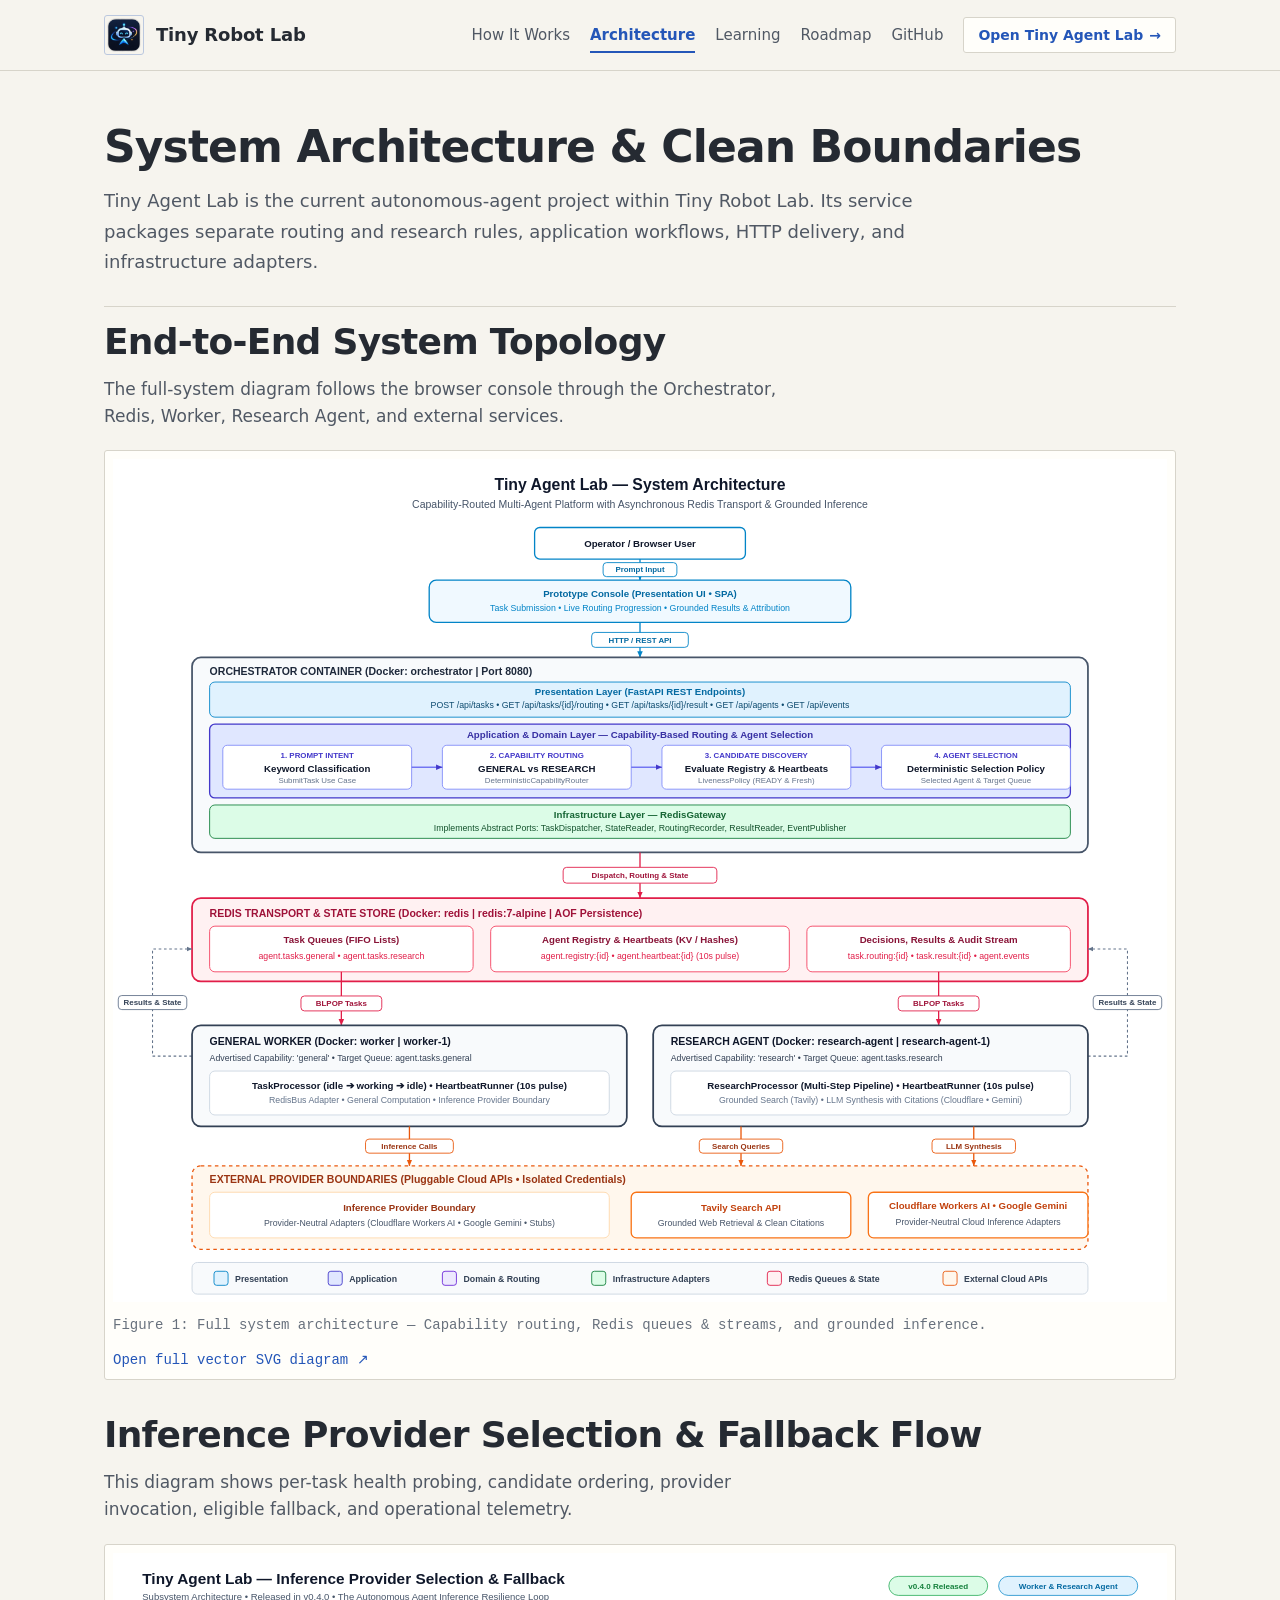
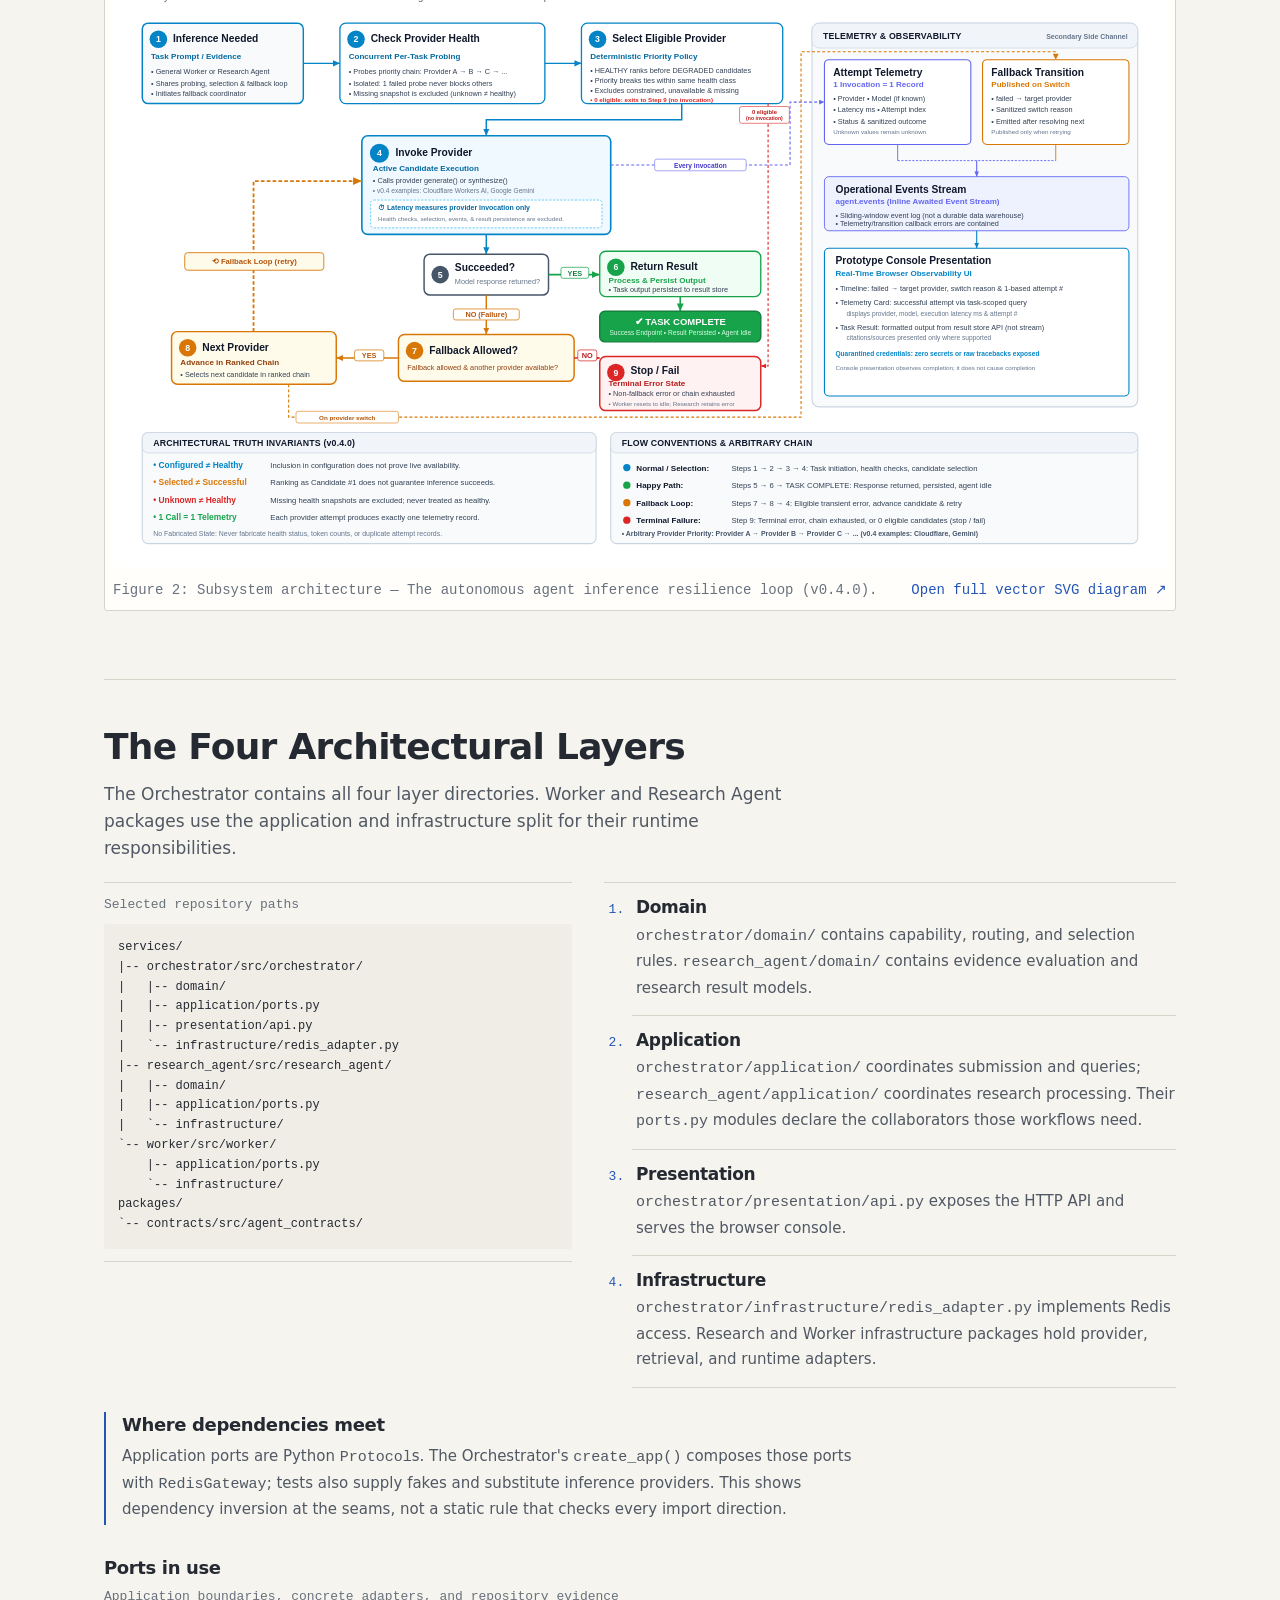
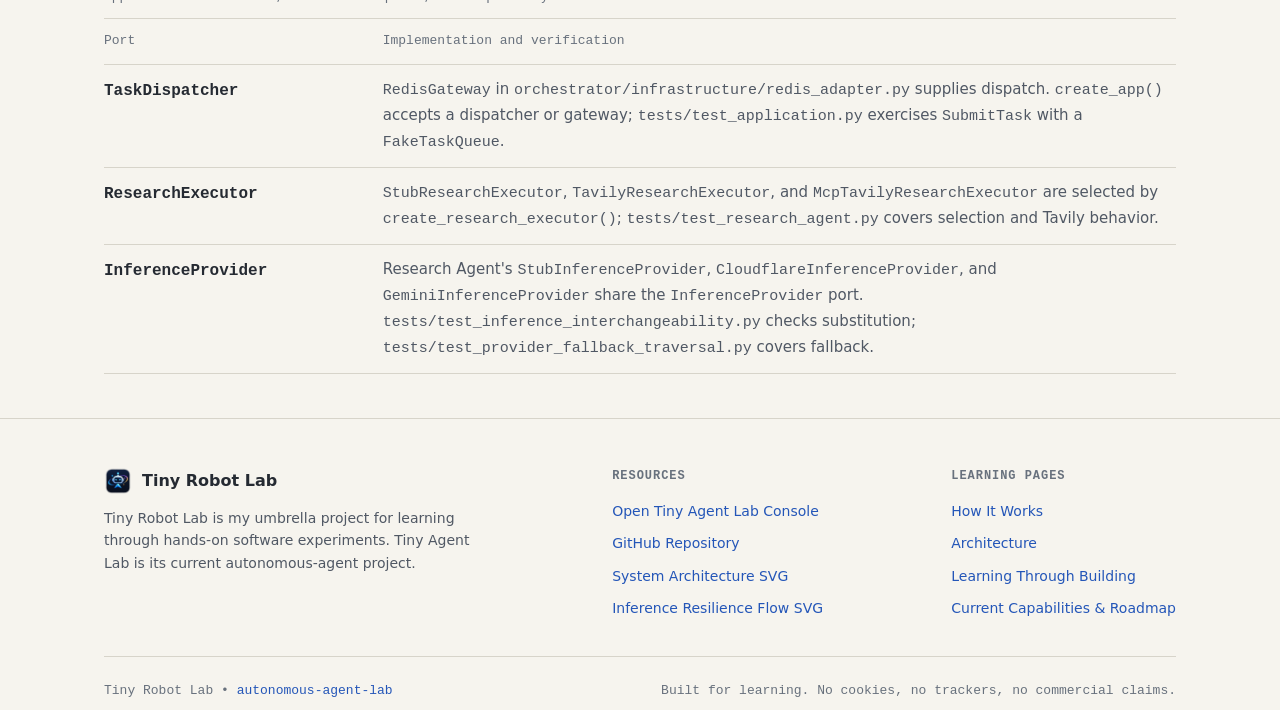
==== commit af09fff8: "feat(site): establish engineering notebook design and agent guidance Co-authored-by: Copilot <223556" ====
--- a/public/architecture.html
+++ b/public/architecture.html
@@ -4,13 +4,13 @@
   <meta charset="utf-8">
   <meta name="viewport" content="width=device-width, initial-scale=1">
   <title>System Architecture &amp; Clean Boundaries — Tiny Robot Lab</title>
-  <meta name="description" content="Detailed system architecture and Clean Architecture layer boundaries of Tiny Robot Lab: separating domain logic from Redis, Docker, and AI providers.">
+  <meta name="description" content="A repository-grounded view of Tiny Agent Lab's services, architectural layers, ports, and adapters within the Tiny Robot Lab learning project.">
 
   <!-- Open Graph / Meta -->
   <meta property="og:type" content="article">
   <meta property="og:title" content="System Architecture &amp; Clean Boundaries — Tiny Robot Lab">
-  <meta property="og:description" content="Detailed system architecture and Clean Architecture layer boundaries of Tiny Robot Lab: separating domain logic from Redis, Docker, and AI providers.">
-  <meta property="og:url" content="https://lab.tinyrobotlab.com/architecture.html">
+  <meta property="og:description" content="A repository-grounded view of Tiny Agent Lab's services, architectural layers, ports, and adapters within the Tiny Robot Lab learning project.">
+  <meta property="og:url" content="https://tinyrobotlab.com/architecture.html">
   <meta property="og:image" content="assets/logo.png">
 
   <!-- Favicon Assets -->
@@ -29,10 +29,9 @@
   <header class="site-header">
     <div class="container nav-wrap">
       <a href="index.html" class="brand-link" aria-label="Tiny Robot Lab Home">
-        <img src="assets/logo.png" alt="Tiny Robot Lab Logo" class="brand-logo-img" width="40" height="40">
+        <img src="assets/logo.png" alt="" class="brand-logo-img" width="40" height="40">
         <div class="brand-text-block">
           <span class="brand-name">Tiny Robot Lab</span>
-          <span class="brand-tag">Learning Project</span>
         </div>
       </a>
 
@@ -42,47 +41,44 @@
         <a href="learning.html" class="nav-item">Learning</a>
         <a href="roadmap.html" class="nav-item">Roadmap</a>
         <a href="https://github.com/tomhalsan/autonomous-agent-lab" class="nav-item" target="_blank" rel="noopener noreferrer">GitHub</a>
-        <a href="https://lab.tinyrobotlab.com" class="nav-btn" target="_blank" rel="noopener noreferrer">
-          <span>Launch Lab</span>
+        <a href="https://agents.tinyrobotlab.com" class="nav-btn" target="_blank" rel="noopener noreferrer">
+          <span>Open Tiny Agent Lab</span>
           <span aria-hidden="true">→</span>
         </a>
       </nav>
     </div>
   </header>
 
-  <main id="main-content">
+  <main id="main-content" class="architecture-page">
     <div class="container">
       <header class="page-header">
-        <p class="section-label">System Design</p>
         <h1>System Architecture &amp; Clean Boundaries</h1>
         <p class="page-lead">
-          Tiny Robot Lab enforces Clean Architecture with strict inward dependency rules. External frameworks, transport brokers, and remote AI providers are adapters around stable domain rules and application use cases.
+          Tiny Agent Lab is the current autonomous-agent project within Tiny Robot Lab. Its service packages separate routing and research rules, application workflows, HTTP delivery, and infrastructure adapters.
         </p>
       </header>
 
       <!-- Architecture Vector Diagram -->
-      <section class="section" style="border-top: none; padding-top: 0;">
+      <section class="section architecture-section">
         <div class="section-header">
-          <p class="section-label">Visual Diagram</p>
           <h2 class="section-title">End-to-End System Topology</h2>
           <p class="section-lead">
-            The full runtime architecture spanning the operator browser, Prototype Console SPA, Orchestrator service, Redis transport, General Worker, and Research Agent microservices.
+            The full-system diagram follows the browser console through the Orchestrator, Redis, Worker, Research Agent, and external services.
           </p>
         </div>
 
         <figure class="architecture-frame">
-          <img src="assets/architecture.svg" alt="Autonomous Agent Lab System Architecture Diagram showing Console, Orchestrator, Redis, General Worker, and Research Agent" class="architecture-img" width="1200" height="960" loading="lazy">
+          <img src="assets/architecture.svg" alt="Tiny Agent Lab system architecture showing the console, Orchestrator, Redis, General Worker, and Research Agent" class="architecture-img" width="1200" height="960" loading="lazy">
           <figcaption class="arch-caption">
             <span>Figure 1: Full system architecture — Capability routing, Redis queues &amp; streams, and grounded inference.</span>
             <a href="assets/architecture.svg" target="_blank" rel="noopener noreferrer">Open full vector SVG diagram ↗</a>
           </figcaption>
         </figure>
 
-        <div class="section-header" style="margin-top: 48px;">
-          <p class="section-label">Visual Diagram</p>
+        <div class="section-header architecture-subsection-header">
           <h2 class="section-title">Inference Provider Selection &amp; Fallback Flow</h2>
           <p class="section-lead">
-            The v0.4.0 inference resilience loop spanning concurrent health checks, deterministic candidate ranking, provider invocation, fallback retry loops, and parallel operational telemetry streams.
+            This diagram shows per-task health probing, candidate ordering, provider invocation, eligible fallback, and operational telemetry.
           </p>
         </div>
 
@@ -96,61 +92,96 @@
       </section>
 
       <!-- Clean Architecture Layers -->
-      <section class="section">
+      <section class="section architecture-section">
         <div class="section-header">
-          <p class="section-label">Layer Isolation</p>
           <h2 class="section-title">The Four Architectural Layers</h2>
           <p class="section-lead">
-            Dependencies point strictly inward: Presentation and Infrastructure depend on Application, which depends on Domain. The Domain depends on nothing.
-          </p>
-        </div>
-
-        <div class="card-grid">
-          <article class="card">
-            <div class="card-icon" aria-hidden="true">1</div>
-            <h3 class="card-title">Domain Layer</h3>
-            <p class="card-desc">
-              Pure entities and business invariants with zero framework dependencies. Contains data contracts like <code>Task</code>, <code>AgentCapability</code>, <code>RoutingDecision</code>, and the <code>EvidenceEvaluator</code> ranking logic. It can be tested instantly without network access or databases.
-            </p>
-          </article>
-
-          <article class="card">
-            <div class="card-icon" aria-hidden="true">2</div>
-            <h3 class="card-title">Application Layer</h3>
-            <p class="card-desc">
-              Coordinates workflows and orchestration use cases such as <code>SubmitTask</code> and <code>FindCandidatesQuery</code>. Defines abstract ports (interfaces like <code>TaskDispatcher</code> and <code>StateReader</code>) without knowing whether they are implemented by Redis, HTTP, or memory fakes.
-            </p>
-          </article>
-
-          <article class="card">
-            <div class="card-icon" aria-hidden="true">3</div>
-            <h3 class="card-title">Presentation Layer</h3>
-            <p class="card-desc">
-              The delivery mechanism: FastAPI routes (<code>/api/tasks</code>, <code>/api/agents</code>, <code>/health</code>) and the browser-based Prototype Console SPA. Never interacts directly with domain logic; it passes inputs to application use cases and renders returned views.
-            </p>
-          </article>
-
-          <article class="card">
-            <div class="card-icon" aria-hidden="true">4</div>
-            <h3 class="card-title">Infrastructure Layer</h3>
-            <p class="card-desc">
-              Houses concrete implementations of application ports: Redis list queues, Redis stream publishers, Tavily web search clients, and provider-neutral inference connectors for Google Gemini and Cloudflare Workers AI. Adapters can be replaced or mocked without modifying business rules.
-            </p>
-          </article>
-        </div>
-
-        <!-- Architectural Benefits -->
-        <div class="summary-box" style="margin-top: 36px;">
-          <h3 style="font-size: 1.25rem; margin-bottom: 12px; color: var(--text-main);">Why This Matters for Autonomous Agents</h3>
-          <p style="font-size: 0.9375rem; line-height: 1.7; color: var(--text-muted); margin-bottom: 14px;">
-            AI frameworks frequently blur the line between model prompts, network transport, and business rules. By strictly enforcing Clean Architecture boundaries:
-          </p>
-          <ul style="margin-left: 20px; display: flex; flex-direction: column; gap: 8px; font-size: 0.9375rem; color: var(--text-muted);">
-            <li><strong>Replaceable AI Providers:</strong> Cloudflare Workers AI and Google Gemini demonstrate replaceable inference adapters behind shared application boundaries without changing existing domain rules.</li>
-            <li><strong>Graceful Provider Fallback:</strong> Agents can automatically traverse configured provider priority chains during fallback-eligible provider failures while preserving strict domain boundaries.</li>
-            <li><strong>Fast Deterministic Testing:</strong> The v0.4.0 release was gated with 940 automated tests running deterministically without requiring live infrastructure or external APIs, using lightweight in-memory fake ports and failure simulation adapters.</li>
-            <li><strong>Credential Isolation:</strong> All provider tokens remain strictly inside containerized infrastructure adapters and are never exposed to browser consoles or client payloads.</li>
-          </ul>
+            The Orchestrator contains all four layer directories. Worker and Research Agent packages use the application and infrastructure split for their runtime responsibilities.
+          </p>
+        </div>
+
+        <div class="architecture-layers">
+          <figure class="architecture-tree">
+            <figcaption>Selected repository paths</figcaption>
+            <pre><code>services/
+|-- orchestrator/src/orchestrator/
+|   |-- domain/
+|   |-- application/ports.py
+|   |-- presentation/api.py
+|   `-- infrastructure/redis_adapter.py
+|-- research_agent/src/research_agent/
+|   |-- domain/
+|   |-- application/ports.py
+|   `-- infrastructure/
+`-- worker/src/worker/
+    |-- application/ports.py
+    `-- infrastructure/
+packages/
+`-- contracts/src/agent_contracts/</code></pre>
+          </figure>
+
+          <ol class="architecture-layer-list">
+            <li>
+              <div>
+                <h3>Domain</h3>
+                <p><code>orchestrator/domain/</code> contains capability, routing, and selection rules. <code>research_agent/domain/</code> contains evidence evaluation and research result models.</p>
+              </div>
+            </li>
+            <li>
+              <div>
+                <h3>Application</h3>
+                <p><code>orchestrator/application/</code> coordinates submission and queries; <code>research_agent/application/</code> coordinates research processing. Their <code>ports.py</code> modules declare the collaborators those workflows need.</p>
+              </div>
+            </li>
+            <li>
+              <div>
+                <h3>Presentation</h3>
+                <p><code>orchestrator/presentation/api.py</code> exposes the HTTP API and serves the browser console.</p>
+              </div>
+            </li>
+            <li>
+              <div>
+                <h3>Infrastructure</h3>
+                <p><code>orchestrator/infrastructure/redis_adapter.py</code> implements Redis access. Research and Worker infrastructure packages hold provider, retrieval, and runtime adapters.</p>
+              </div>
+            </li>
+          </ol>
+        </div>
+
+        <aside class="architecture-boundary-note">
+          <h3>Where dependencies meet</h3>
+          <p>
+            Application ports are Python <code>Protocol</code>s. The Orchestrator's <code>create_app()</code> composes those ports with <code>RedisGateway</code>; tests also supply fakes and substitute inference providers. This shows dependency inversion at the seams, not a static rule that checks every import direction.
+          </p>
+        </aside>
+
+        <div class="architecture-evidence">
+          <h3>Ports in use</h3>
+          <div class="architecture-table-wrap">
+            <table class="architecture-table">
+              <caption>Application boundaries, concrete adapters, and repository evidence</caption>
+              <thead>
+                <tr>
+                  <th scope="col">Port</th>
+                  <th scope="col">Implementation and verification</th>
+                </tr>
+              </thead>
+              <tbody>
+                <tr>
+                  <th scope="row"><code>TaskDispatcher</code></th>
+                  <td><code>RedisGateway</code> in <code>orchestrator/infrastructure/redis_adapter.py</code> supplies dispatch. <code>create_app()</code> accepts a dispatcher or gateway; <code>tests/test_application.py</code> exercises <code>SubmitTask</code> with a <code>FakeTaskQueue</code>.</td>
+                </tr>
+                <tr>
+                  <th scope="row"><code>ResearchExecutor</code></th>
+                  <td><code>StubResearchExecutor</code>, <code>TavilyResearchExecutor</code>, and <code>McpTavilyResearchExecutor</code> are selected by <code>create_research_executor()</code>; <code>tests/test_research_agent.py</code> covers selection and Tavily behavior.</td>
+                </tr>
+                <tr>
+                  <th scope="row"><code>InferenceProvider</code></th>
+                  <td>Research Agent's <code>StubInferenceProvider</code>, <code>CloudflareInferenceProvider</code>, and <code>GeminiInferenceProvider</code> share the <code>InferenceProvider</code> port. <code>tests/test_inference_interchangeability.py</code> checks substitution; <code>tests/test_provider_fallback_traversal.py</code> covers fallback.</td>
+                </tr>
+              </tbody>
+            </table>
+          </div>
         </div>
       </section>
     </div>
@@ -162,17 +193,17 @@
       <div class="footer-inner">
         <div class="footer-brand">
           <div class="footer-logo-row">
-            <img src="assets/logo.png" alt="Tiny Robot Lab" class="footer-logo-img" width="28" height="28">
+            <img src="assets/logo.png" alt="" class="footer-logo-img" width="28" height="28">
             <span class="footer-brand-title">Tiny Robot Lab</span>
           </div>
           <p class="footer-desc">
-            A non-commercial learning project exploring autonomous agents, dynamic orchestration, grounded research, observability, and Clean Architecture.
+            Tiny Robot Lab is my umbrella project for learning through hands-on software experiments. Tiny Agent Lab is its current autonomous-agent project.
           </p>
         </div>
 
         <div class="footer-links-group">
           <p class="footer-links-title">Resources</p>
-          <a href="https://lab.tinyrobotlab.com" class="footer-link" target="_blank" rel="noopener noreferrer">Launch Lab Console</a>
+          <a href="https://agents.tinyrobotlab.com" class="footer-link" target="_blank" rel="noopener noreferrer">Open Tiny Agent Lab Console</a>
           <a href="https://github.com/tomhalsan/autonomous-agent-lab" class="footer-link" target="_blank" rel="noopener noreferrer">GitHub Repository</a>
           <a href="assets/architecture.svg" class="footer-link" target="_blank" rel="noopener noreferrer">System Architecture SVG</a>
           <a href="assets/inference-provider-flow.svg" class="footer-link" target="_blank" rel="noopener noreferrer">Inference Resilience Flow SVG</a>
@@ -182,8 +213,8 @@
           <p class="footer-links-title">Learning Pages</p>
           <a href="how-it-works.html" class="footer-link">How It Works</a>
           <a href="architecture.html" class="footer-link">Architecture</a>
-          <a href="learning.html" class="footer-link">Learning Philosophy</a>
-          <a href="roadmap.html" class="footer-link">Roadmap &amp; Limits</a>
+          <a href="learning.html" class="footer-link">Learning Through Building</a>
+          <a href="roadmap.html" class="footer-link">Current Capabilities &amp; Roadmap</a>
         </div>
       </div>
 
--- a/public/styles.css
+++ b/public/styles.css
@@ -1,40 +1,57 @@
-/* ==========================================================================
-   Tiny Robot Lab — Public Landing Page Styles
-   Clean, framework-free semantic CSS matching the lab's dark visual identity.
-   ========================================================================== */
-
 :root {
-  --bg-canvas: #070d18;
-  --bg-card: #0f172a;
-  --bg-card-hover: #142036;
-  --bg-card-subtle: #0b1322;
-  --bg-code: #050912;
-  --border-subtle: #1e293b;
-  --border-focus: #38bdf8;
-  --border-accent: rgba(56, 189, 248, 0.25);
-  
-  --text-main: #f8fafc;
-  --text-muted: #94a3b8;
-  --text-faint: #64748b;
-
-  --accent-cyan: #38bdf8;
-  --accent-blue: #3b82f6;
-  --accent-indigo: #818cf8;
-  --accent-amber: #fbbf24;
-  --accent-emerald: #34d399;
-  --accent-coral: #f87171;
-
-  --font-sans: system-ui, -apple-system, BlinkMacSystemFont, "Segoe UI", Roboto, "Helvetica Neue", Arial, sans-serif;
+  color-scheme: light;
+  --bg-canvas: #f6f4ee;
+  --bg-card: #fffefa;
+  --bg-card-hover: #f0eee7;
+  --bg-card-subtle: #efede6;
+  --bg-code: #e9e7df;
+  --border-subtle: #d7d4ca;
+  --border-focus: #2456b8;
+  --border-accent: #bbc8df;
+
+  --text-main: #252a32;
+  --text-muted: #505864;
+  --text-faint: #68717d;
+
+  --accent-blue: #2456b8;
+  --accent-indigo: #4a56a8;
+  --status-positive: #287044;
+  --status-caution: #8a5a08;
+  --status-negative: #a63d38;
+  --accent-amber: var(--status-caution);
+
+  --font-sans: ui-sans-serif, system-ui, -apple-system, BlinkMacSystemFont, "Segoe UI", sans-serif;
   --font-mono: ui-monospace, SFMono-Regular, Menlo, Monaco, Consolas, "Liberation Mono", "Courier New", monospace;
 
   --container-max: 1120px;
-  --radius-sm: 6px;
-  --radius-md: 10px;
-  --radius-lg: 16px;
-  --radius-pill: 9999px;
-
-  --shadow-card: 0 4px 20px -2px rgba(0, 0, 0, 0.5);
-  --shadow-glow: 0 0 24px rgba(56, 189, 248, 0.15);
+  --radius-sm: 3px;
+  --radius-md: 4px;
+  --radius-lg: 4px;
+}
+
+@media (prefers-color-scheme: dark) {
+  :root {
+    color-scheme: dark;
+    --bg-canvas: #17191d;
+    --bg-card: #202329;
+    --bg-card-hover: #292d34;
+    --bg-card-subtle: #1c1f24;
+    --bg-code: #111317;
+    --border-subtle: #3a3e46;
+    --border-focus: #8bb2ff;
+    --border-accent: #4b5c78;
+
+    --text-main: #ece9e1;
+    --text-muted: #b7b9bd;
+    --text-faint: #92969e;
+
+    --accent-blue: #8bb2ff;
+    --accent-indigo: #a9afff;
+    --status-positive: #82c99a;
+    --status-caution: #edc574;
+    --status-negative: #f08a82;
+    --accent-amber: var(--status-caution);
+  }
 }
 
 *, *::before, *::after {
@@ -63,7 +80,7 @@
 
 /* Accessibility & Reduced Motion */
 :focus-visible {
-  outline: 2px solid var(--accent-cyan);
+  outline: 2px solid var(--accent-blue);
   outline-offset: 3px;
 }
 
@@ -84,8 +101,8 @@
   position: absolute;
   top: -60px;
   left: 16px;
-  background: var(--accent-cyan);
-  color: #040810;
+  background: var(--accent-blue);
+  color: #ffffff;
   padding: 8px 16px;
   font-weight: 700;
   font-size: 0.875rem;
@@ -121,21 +138,19 @@
 }
 
 a {
-  color: var(--accent-cyan);
+  color: var(--accent-blue);
   text-decoration: none;
   transition: color 0.15s ease;
 }
 a:hover {
-  color: #7dd3fc;
+  color: var(--accent-indigo);
   text-decoration: underline;
 }
 
 /* Header & Nav */
 .site-header {
   border-bottom: 1px solid var(--border-subtle);
-  background: rgba(7, 13, 24, 0.85);
-  backdrop-filter: blur(12px);
-  -webkit-backdrop-filter: blur(12px);
+  background: var(--bg-canvas);
   position: sticky;
   top: 0;
   z-index: 100;
@@ -163,7 +178,6 @@
   height: 40px;
   border-radius: var(--radius-sm);
   border: 1px solid var(--border-accent);
-  box-shadow: 0 0 12px rgba(56, 189, 248, 0.2);
   display: block;
 }
 
@@ -177,14 +191,6 @@
   font-weight: 700;
   color: var(--text-main);
   letter-spacing: -0.01em;
-}
-
-.brand-tag {
-  font-size: 0.6875rem;
-  font-family: var(--font-mono);
-  color: var(--text-faint);
-  letter-spacing: 0.05em;
-  text-transform: uppercase;
 }
 
 .nav-links {
@@ -205,7 +211,7 @@
 }
 .nav-item.active,
 .nav-item[aria-current="page"] {
-  color: var(--accent-cyan);
+  color: var(--accent-blue);
   font-weight: 600;
 }
 .nav-item.active::after,
@@ -216,17 +222,17 @@
   left: 0;
   right: 0;
   height: 2px;
-  background: var(--accent-cyan);
-  border-radius: var(--radius-pill);
+  background: var(--accent-blue);
+  border-radius: 0;
 }
 
 .nav-btn {
   display: inline-flex;
   align-items: center;
   gap: 6px;
-  background: rgba(56, 189, 248, 0.1);
-  color: var(--accent-cyan);
-  border: 1px solid var(--border-accent);
+  background: var(--bg-card);
+  color: var(--accent-blue);
+  border: 1px solid var(--border-subtle);
   border-radius: var(--radius-sm);
   padding: 6px 14px;
   font-size: 0.875rem;
@@ -234,79 +240,18 @@
   transition: all 0.15s ease;
 }
 .nav-btn:hover {
-  background: rgba(56, 189, 248, 0.2);
-  color: #ffffff;
+  background: var(--bg-card-hover);
+  color: var(--text-main);
   text-decoration: none;
-  border-color: var(--accent-cyan);
-}
-
-/* Badges */
-.badge-version {
-  display: inline-flex;
-  align-items: center;
-  gap: 8px;
-  padding: 4px 12px;
-  background: rgba(56, 189, 248, 0.08);
-  border: 1px solid var(--border-accent);
-  border-radius: var(--radius-pill);
-  font-family: var(--font-mono);
-  font-size: 0.8125rem;
-  color: var(--accent-cyan);
-  margin-bottom: 20px;
-}
-.badge-dot {
-  width: 8px;
-  height: 8px;
-  border-radius: 50%;
-  background-color: var(--accent-emerald);
-  box-shadow: 0 0 8px var(--accent-emerald);
-}
-
-.badge-tag {
-  display: inline-block;
-  padding: 2px 8px;
-  background: rgba(148, 163, 184, 0.1);
-  border: 1px solid var(--border-subtle);
-  border-radius: var(--radius-sm);
-  font-family: var(--font-mono);
-  font-size: 0.75rem;
-  color: var(--text-muted);
-}
-
-/* Hero Section */
-.hero-section {
-  padding: 80px 0 60px;
-  position: relative;
-}
-
-.hero-grid {
-  display: grid;
-  grid-template-columns: 1.25fr 0.75fr;
-  align-items: center;
-  gap: 48px;
-}
-
-.hero-content h1 {
-  font-size: clamp(2.25rem, 5vw, 3.5rem);
-  font-weight: 800;
-  margin-bottom: 12px;
-  letter-spacing: -0.03em;
+  border-color: var(--border-focus);
 }
 
 .hero-phrase {
   font-size: clamp(1.25rem, 2.5vw, 1.75rem);
   font-weight: 600;
-  color: var(--accent-cyan);
+  color: var(--accent-blue);
   margin-bottom: 20px;
   letter-spacing: -0.01em;
-}
-
-.hero-desc {
-  font-size: 1.125rem;
-  line-height: 1.7;
-  color: var(--text-muted);
-  margin-bottom: 32px;
-  max-width: 620px;
 }
 
 .hero-actions {
@@ -331,17 +276,15 @@
 }
 
 .btn-primary {
-  background: linear-gradient(135deg, #0284c7 0%, #2563eb 100%);
+  background: var(--accent-blue);
   color: #ffffff;
-  border: 1px solid rgba(56, 189, 248, 0.4);
-  box-shadow: 0 4px 16px rgba(2, 132, 199, 0.35);
+  border: 1px solid var(--accent-blue);
 }
 .btn-primary:hover {
-  background: linear-gradient(135deg, #0369a1 0%, #1d4ed8 100%);
-  box-shadow: 0 6px 20px rgba(2, 132, 199, 0.5);
+  background: var(--accent-indigo);
+  border-color: var(--accent-indigo);
   color: #ffffff;
   text-decoration: none;
-  transform: translateY(-1px);
 }
 
 .btn-secondary {
@@ -352,32 +295,8 @@
 .btn-secondary:hover {
   background: var(--bg-card-hover);
   border-color: var(--text-muted);
-  color: #ffffff;
+  color: var(--text-main);
   text-decoration: none;
-  transform: translateY(-1px);
-}
-
-.hero-visual {
-  display: flex;
-  justify-content: center;
-  align-items: center;
-}
-
-.avatar-frame {
-  position: relative;
-  border-radius: 28px;
-  padding: 12px;
-  background: radial-gradient(circle at 50% 50%, rgba(56, 189, 248, 0.15), transparent 70%);
-}
-
-.hero-avatar-img {
-  width: 100%;
-  max-width: 320px;
-  height: auto;
-  border-radius: 24px;
-  border: 1px solid var(--border-accent);
-  box-shadow: 0 12px 36px -4px rgba(0, 0, 0, 0.7), 0 0 32px rgba(56, 189, 248, 0.2);
-  display: block;
 }
 
 /* Dedicated Page Headers */
@@ -395,66 +314,8 @@
 .page-lead {
   font-size: 1.125rem;
   color: var(--text-muted);
-  max-width: 760px;
+  max-width: 76ch;
   line-height: 1.7;
-}
-
-/* Exploration Cards (Landing Page) */
-.explore-grid {
-  display: grid;
-  grid-template-columns: repeat(auto-fit, minmax(260px, 1fr));
-  gap: 20px;
-  margin-top: 24px;
-}
-
-.explore-card {
-  background: var(--bg-card);
-  border: 1px solid var(--border-subtle);
-  border-radius: var(--radius-lg);
-  padding: 26px;
-  display: flex;
-  flex-direction: column;
-  text-decoration: none;
-  transition: all 0.2s ease;
-}
-.explore-card:hover {
-  background: var(--bg-card-hover);
-  border-color: var(--border-accent);
-  transform: translateY(-3px);
-  box-shadow: var(--shadow-card);
-  text-decoration: none;
-}
-.explore-card h3 {
-  font-size: 1.25rem;
-  margin-bottom: 10px;
-  color: var(--text-main);
-}
-.explore-card p {
-  font-size: 0.9375rem;
-  color: var(--text-muted);
-  line-height: 1.6;
-  margin-bottom: 18px;
-}
-.explore-card .card-action {
-  margin-top: auto;
-  color: var(--accent-cyan);
-  font-weight: 600;
-  font-size: 0.875rem;
-  display: inline-flex;
-  align-items: center;
-  gap: 6px;
-}
-.explore-card:hover .card-action {
-  color: #7dd3fc;
-}
-
-/* Callout & Summary boxes */
-.summary-box {
-  background: var(--bg-card);
-  border: 1px solid var(--border-subtle);
-  border-radius: var(--radius-lg);
-  padding: 32px;
-  margin-bottom: 40px;
 }
 
 /* Common Section Styles */
@@ -467,16 +328,6 @@
   margin-bottom: 40px;
 }
 
-.section-label {
-  font-family: var(--font-mono);
-  font-size: 0.8125rem;
-  color: var(--accent-cyan);
-  text-transform: uppercase;
-  letter-spacing: 0.08em;
-  margin-bottom: 8px;
-  font-weight: 600;
-}
-
 .section-title {
   font-size: clamp(1.75rem, 3.5vw, 2.25rem);
   margin-bottom: 12px;
@@ -488,172 +339,11 @@
   max-width: 720px;
 }
 
-/* Grid Cards (What We Are Learning) */
-.card-grid {
-  display: grid;
-  grid-template-columns: repeat(auto-fit, minmax(250px, 1fr));
-  gap: 20px;
-}
-
-.card {
+/* Caveats Box (Honest Engineering) */
+.caveat-box {
   background: var(--bg-card);
   border: 1px solid var(--border-subtle);
-  border-radius: var(--radius-lg);
-  padding: 24px;
-  transition: all 0.2s ease;
-  display: flex;
-  flex-direction: column;
-}
-.card:hover {
-  background: var(--bg-card-hover);
-  border-color: var(--border-accent);
-  transform: translateY(-2px);
-  box-shadow: var(--shadow-card);
-}
-
-.card-icon {
-  width: 40px;
-  height: 40px;
-  border-radius: var(--radius-md);
-  background: rgba(56, 189, 248, 0.1);
-  border: 1px solid var(--border-accent);
-  display: flex;
-  align-items: center;
-  justify-content: center;
-  margin-bottom: 16px;
-  font-family: var(--font-mono);
-  font-size: 1.125rem;
-  color: var(--accent-cyan);
-}
-
-.card-title {
-  font-size: 1.125rem;
-  font-weight: 700;
-  margin-bottom: 10px;
-}
-
-.card-desc {
-  font-size: 0.9375rem;
-  color: var(--text-muted);
-  line-height: 1.6;
-}
-
-/* Workflow / How It Works */
-.flow-container {
-  display: flex;
-  flex-direction: column;
-  gap: 32px;
-}
-
-.flow-block {
-  background: var(--bg-card);
-  border: 1px solid var(--border-subtle);
-  border-radius: var(--radius-lg);
-  padding: 28px;
-}
-
-.flow-block-header {
-  display: flex;
-  align-items: center;
-  justify-content: space-between;
-  margin-bottom: 20px;
-  flex-wrap: wrap;
-  gap: 12px;
-}
-
-.flow-block-title {
-  font-size: 1.25rem;
-  font-weight: 700;
-}
-
-.flow-steps {
-  display: flex;
-  flex-wrap: wrap;
-  align-items: center;
-  gap: 8px;
-  margin-top: 12px;
-}
-
-.flow-step {
-  display: flex;
-  align-items: center;
-  gap: 10px;
-  background: var(--bg-card-subtle);
-  border: 1px solid var(--border-subtle);
-  border-radius: var(--radius-md);
-  padding: 10px 14px;
-  font-size: 0.875rem;
-  font-weight: 600;
-  color: var(--text-main);
-}
-
-.step-num {
-  display: inline-flex;
-  align-items: center;
-  justify-content: center;
-  width: 22px;
-  height: 22px;
-  border-radius: 50%;
-  background: rgba(56, 189, 248, 0.15);
-  color: var(--accent-cyan);
-  font-family: var(--font-mono);
-  font-size: 0.75rem;
-  font-weight: 700;
-}
-
-.flow-arrow {
-  color: var(--text-faint);
-  font-size: 1.125rem;
-  display: flex;
-  align-items: center;
-}
-
-.flow-explainer {
-  margin-top: 20px;
-  font-size: 0.9375rem;
-  color: var(--text-muted);
-  border-top: 1px solid var(--border-subtle);
-  padding-top: 16px;
-  line-height: 1.6;
-}
-
-/* Current Lab Facts Grid */
-.facts-grid {
-  display: grid;
-  grid-template-columns: repeat(auto-fit, minmax(300px, 1fr));
-  gap: 20px;
-}
-
-.fact-card {
-  background: var(--bg-card);
-  border: 1px solid var(--border-subtle);
-  border-radius: var(--radius-lg);
-  padding: 24px;
-}
-
-.fact-metric {
-  font-family: var(--font-mono);
-  font-size: 2rem;
-  font-weight: 700;
-  color: var(--accent-cyan);
-  margin-bottom: 6px;
-}
-
-.fact-title {
-  font-size: 1.125rem;
-  font-weight: 600;
-  margin-bottom: 8px;
-}
-
-.fact-desc {
-  font-size: 0.9375rem;
-  color: var(--text-muted);
-}
-
-/* Caveats Box (Honest Engineering) */
-.caveat-box {
-  background: rgba(251, 191, 36, 0.05);
-  border: 1px solid rgba(251, 191, 36, 0.25);
+  border-left: 3px solid var(--status-caution);
   border-radius: var(--radius-lg);
   padding: 24px;
   margin-top: 24px;
@@ -678,7 +368,7 @@
 
 .caveat-list li {
   font-size: 0.9375rem;
-  color: #d1d5db;
+  color: var(--text-muted);
   position: relative;
   padding-left: 20px;
 }
@@ -692,11 +382,10 @@
 
 /* Architecture Section */
 .architecture-frame {
-  background: #ffffff;
-  border-radius: var(--radius-lg);
-  padding: 16px;
-  border: 1px solid var(--border-accent);
-  box-shadow: var(--shadow-card);
+  background: var(--bg-card);
+  border-radius: var(--radius-sm);
+  padding: 8px;
+  border: 1px solid var(--border-subtle);
   overflow: hidden;
   margin-bottom: 24px;
 }
@@ -705,7 +394,7 @@
   width: 100%;
   height: auto;
   display: block;
-  border-radius: var(--radius-sm);
+  border-radius: 0;
 }
 
 .arch-caption {
@@ -720,119 +409,10 @@
   font-family: var(--font-mono);
 }
 
-/* Philosophy Section */
-.philosophy-grid {
-  display: grid;
-  grid-template-columns: 1fr 1fr;
-  gap: 32px;
-  align-items: start;
-}
-
-.philosophy-stack {
-  display: flex;
-  flex-direction: column;
-  gap: 10px;
-}
-
-.philosophy-step {
-  display: flex;
-  align-items: center;
-  gap: 16px;
-  background: var(--bg-card);
-  border: 1px solid var(--border-subtle);
-  border-radius: var(--radius-md);
-  padding: 14px 20px;
-  font-size: 1.0625rem;
-  font-weight: 600;
-  transition: all 0.15s ease;
-}
-.philosophy-step:hover {
-  border-color: var(--border-accent);
-  background: var(--bg-card-hover);
-  transform: translateX(4px);
-}
-
-.philosophy-step-num {
-  font-family: var(--font-mono);
-  font-size: 0.8125rem;
-  color: var(--accent-cyan);
-  background: rgba(56, 189, 248, 0.1);
-  padding: 2px 8px;
-  border-radius: var(--radius-sm);
-}
-
-.philosophy-story {
-  background: var(--bg-card);
-  border: 1px solid var(--border-subtle);
-  border-radius: var(--radius-lg);
-  padding: 28px;
-  display: flex;
-  flex-direction: column;
-  gap: 16px;
-}
-
-.philosophy-story h3 {
-  font-size: 1.25rem;
-  color: var(--text-main);
-}
-
-.philosophy-story p {
-  font-size: 0.9375rem;
-  line-height: 1.7;
-}
-
-/* What's Next / Roadmap Preview */
-.next-card {
-  background: linear-gradient(180deg, var(--bg-card) 0%, var(--bg-card-subtle) 100%);
-  border: 1px solid var(--border-subtle);
-  border-radius: var(--radius-lg);
-  padding: 32px;
-}
-
-.next-header {
-  display: flex;
-  align-items: center;
-  justify-content: space-between;
-  margin-bottom: 20px;
-  flex-wrap: wrap;
-  gap: 12px;
-}
-
-.next-title {
-  font-size: 1.5rem;
-  font-weight: 700;
-}
-
-.next-list {
-  display: grid;
-  grid-template-columns: repeat(auto-fit, minmax(260px, 1fr));
-  gap: 16px;
-  margin-top: 20px;
-}
-
-.next-item {
-  background: rgba(7, 13, 24, 0.6);
-  border: 1px solid var(--border-subtle);
-  border-radius: var(--radius-md);
-  padding: 16px;
-}
-
-.next-item-title {
-  font-size: 1rem;
-  font-weight: 600;
-  color: var(--text-main);
-  margin-bottom: 6px;
-}
-
-.next-item-desc {
-  font-size: 0.875rem;
-  color: var(--text-muted);
-}
-
 /* Footer */
 .site-footer {
   border-top: 1px solid var(--border-subtle);
-  background: #040812;
+  background: var(--bg-canvas);
   padding: 48px 0 36px;
   margin-top: auto;
 }
@@ -892,14 +472,14 @@
 
 .footer-link {
   font-size: 0.875rem;
-  color: var(--text-muted);
+  color: var(--accent-blue);
 }
 .footer-link:hover {
-  color: var(--accent-cyan);
+  color: var(--accent-indigo);
 }
 
 .footer-bottom {
-  border-top: 1px solid rgba(30, 41, 59, 0.6);
+  border-top: 1px solid var(--border-subtle);
   margin-top: 36px;
   padding-top: 24px;
   display: flex;
@@ -914,22 +494,17 @@
 
 /* Responsive Breakpoints */
 @media (max-width: 860px) {
-  .hero-grid {
-    grid-template-columns: 1fr;
-    gap: 36px;
-  }
-  .hero-visual {
-    order: -1;
-  }
-  .avatar-frame {
-    max-width: 240px;
-    margin: 0 auto;
-  }
-  .philosophy-grid {
-    grid-template-columns: 1fr;
-  }
-  .nav-item-desktop {
-    display: none;
+  .nav-wrap {
+    height: auto;
+    min-height: 70px;
+    padding-top: 12px;
+    padding-bottom: 12px;
+    gap: 16px;
+  }
+  .nav-links {
+    flex-wrap: wrap;
+    justify-content: flex-end;
+    gap: 10px 16px;
   }
 }
 
@@ -941,12 +516,6 @@
   .btn {
     width: 100%;
   }
-  .flow-step {
-    width: 100%;
-  }
-  .flow-arrow {
-    display: none;
-  }
   .footer-inner {
     flex-direction: column;
   }
@@ -954,5 +523,1105 @@
     flex-direction: column;
     align-items: flex-start;
   }
-}
-
+
+  .nav-wrap {
+    align-items: flex-start;
+    flex-direction: column;
+  }
+  .nav-links {
+    justify-content: flex-start;
+  }
+}
+
+/* Homepage editorial layout */
+.home-hero {
+  padding: clamp(44px, 6.7vw, 80px) 0 54px;
+}
+
+.home-hero-grid {
+  display: grid;
+  grid-template-columns: minmax(0, 1.35fr) minmax(240px, 0.65fr);
+  align-items: center;
+  gap: clamp(32px, 7vw, 88px);
+}
+
+.home-kicker {
+  margin-bottom: 18px;
+  color: var(--accent-blue);
+  font-family: var(--font-mono);
+  font-size: 0.8125rem;
+}
+
+.home-hero h1 {
+  margin-bottom: 18px;
+  font-size: clamp(2.75rem, 6.5vw, 4.75rem);
+  letter-spacing: -0.055em;
+  line-height: 1.04;
+}
+
+.home-hero .hero-phrase {
+  max-width: 24ch;
+  margin-bottom: 16px;
+  color: var(--text-main);
+  font-size: clamp(1.3rem, 2.6vw, 1.75rem);
+  font-weight: 500;
+  line-height: 1.35;
+}
+
+.home-intro {
+  max-width: 68ch;
+  margin-bottom: 24px;
+  font-size: 1.0625rem;
+  line-height: 1.75;
+}
+
+.home-robot {
+  display: flex;
+  justify-content: flex-end;
+}
+
+.home-robot-img {
+  display: block;
+  width: 100%;
+  max-width: 320px;
+  height: auto;
+  border: 1px solid var(--border-subtle);
+  border-radius: var(--radius-md);
+}
+
+.home-page .btn {
+  border-radius: var(--radius-sm);
+  padding: 10px 16px;
+  font-size: 0.9375rem;
+}
+
+.spec-strip {
+  display: grid;
+  grid-template-columns: repeat(4, minmax(0, 1fr));
+  border-block: 1px solid var(--border-subtle);
+}
+
+.spec-strip > div {
+  min-width: 0;
+  padding: 16px 18px 18px 0;
+}
+
+.spec-strip dt {
+  margin-bottom: 5px;
+  color: var(--text-faint);
+  font-family: var(--font-mono);
+  font-size: 0.75rem;
+}
+
+.spec-strip dd {
+  color: var(--text-main);
+  font-size: 0.9375rem;
+  font-variant-numeric: tabular-nums;
+  overflow-wrap: anywhere;
+}
+
+.spec-strip code {
+  font-family: var(--font-mono);
+}
+
+.home-section {
+  padding-top: 62px;
+  padding-bottom: 62px;
+}
+
+.home-section-heading {
+  display: flex;
+  justify-content: space-between;
+  align-items: end;
+  gap: 32px;
+  margin-bottom: 24px;
+}
+
+.home-section-heading h2,
+.home-why h2,
+.home-note h2 {
+  color: var(--text-main);
+  font-size: clamp(1.6rem, 3vw, 2.1rem);
+  letter-spacing: -0.035em;
+}
+
+.home-section-heading > p {
+  max-width: 48ch;
+}
+
+.home-architecture {
+  overflow: hidden;
+  border: 1px solid var(--border-subtle);
+  border-radius: var(--radius-sm);
+  background: #ffffff;
+}
+
+.home-architecture > a {
+  display: block;
+  line-height: 0;
+}
+
+.home-architecture img {
+  display: block;
+  width: 100%;
+  height: auto;
+}
+
+.home-architecture figcaption {
+  display: flex;
+  justify-content: space-between;
+  flex-wrap: wrap;
+  gap: 8px 20px;
+  padding: 12px 14px;
+  border-top: 1px solid var(--border-subtle);
+  background: var(--bg-card);
+  color: var(--text-muted);
+  font-family: var(--font-mono);
+  font-size: 0.75rem;
+  line-height: 1.5;
+}
+
+.home-why {
+  border-block: 1px solid var(--border-subtle);
+  background: var(--bg-card);
+}
+
+.home-why-grid {
+  display: grid;
+  grid-template-columns: minmax(180px, 0.75fr) minmax(0, 1.5fr);
+  gap: clamp(32px, 7vw, 96px);
+}
+
+.home-why-grid > div {
+  max-width: 76ch;
+}
+
+.home-why-grid p + p {
+  margin-top: 14px;
+}
+
+.home-index-heading {
+  align-items: end;
+}
+
+.home-index {
+  list-style: none;
+  border-top: 1px solid var(--border-subtle);
+}
+
+.home-index li {
+  border-bottom: 1px solid var(--border-subtle);
+}
+
+.home-index a {
+  display: grid;
+  grid-template-columns: 3.25rem minmax(0, 1fr) 2rem;
+  align-items: center;
+  gap: 16px;
+  padding: 18px 8px;
+  color: var(--text-main);
+}
+
+.home-index a:hover {
+  background: var(--bg-card-hover);
+  color: var(--text-main);
+  text-decoration: none;
+}
+
+.home-index-number {
+  color: var(--accent-blue);
+  font-family: var(--font-mono);
+  font-size: 0.875rem;
+  font-variant-numeric: tabular-nums;
+}
+
+.home-index-copy {
+  display: grid;
+  gap: 3px;
+}
+
+.home-index-copy strong {
+  font-size: 1.0625rem;
+}
+
+.home-index-copy > span {
+  color: var(--text-muted);
+  font-size: 0.9375rem;
+}
+
+.home-index-arrow {
+  color: var(--accent-blue);
+  font-size: 1.125rem;
+  text-align: right;
+}
+
+.home-note {
+  padding: 26px 0;
+  border-top: 1px solid var(--border-subtle);
+  border-bottom: 1px solid var(--border-subtle);
+}
+
+.home-note-inner {
+  display: grid;
+  grid-template-columns: minmax(180px, 0.75fr) minmax(0, 1.5fr);
+  gap: clamp(32px, 7vw, 96px);
+  padding-left: 20px;
+  border-left: 2px solid var(--accent-blue);
+}
+
+.home-note-label {
+  color: var(--accent-blue);
+  font-family: var(--font-mono);
+  font-size: 0.8125rem;
+}
+
+.home-note h2 {
+  margin-bottom: 10px;
+  font-size: 1.375rem;
+}
+
+.home-note-inner > div > p {
+  max-width: 76ch;
+  margin-bottom: 12px;
+}
+
+.home-note-inner > div > a {
+  font-size: 0.9375rem;
+  font-weight: 600;
+}
+
+@media (prefers-color-scheme: dark) {
+  .skip-link {
+    color: #17191d;
+  }
+
+  .btn-primary {
+    color: #17191d;
+  }
+
+  .btn-primary:hover {
+    color: #17191d;
+  }
+}
+
+@media (max-width: 860px) {
+  .home-hero-grid {
+    grid-template-columns: minmax(0, 1.25fr) minmax(200px, 0.75fr);
+    gap: 32px;
+  }
+
+}
+
+@media (max-width: 640px) {
+  .home-hero {
+    padding-top: 40px;
+  }
+
+  .home-hero-grid {
+    grid-template-columns: 1fr;
+    gap: 30px;
+  }
+
+  .home-robot {
+    justify-content: flex-start;
+    order: -1;
+  }
+
+  .home-robot-img {
+    max-width: 220px;
+  }
+
+  .spec-strip {
+    grid-template-columns: repeat(2, minmax(0, 1fr));
+  }
+
+  .home-section {
+    padding-top: 46px;
+    padding-bottom: 46px;
+  }
+
+  .home-section-heading {
+    display: block;
+  }
+
+  .home-section-heading > p {
+    margin-top: 10px;
+  }
+
+  .home-why-grid,
+  .home-note-inner {
+    grid-template-columns: 1fr;
+    gap: 16px;
+  }
+
+  .home-index a {
+    grid-template-columns: 2.5rem minmax(0, 1fr) 1.25rem;
+    gap: 10px;
+    padding-inline: 2px;
+  }
+
+}
+
+/* How It Works */
+.how-it-works-page .page-header {
+  padding: 44px 0 28px;
+  margin-bottom: 32px;
+}
+
+.how-it-works-page .section {
+  padding: 44px 0;
+}
+
+.how-it-works-page .section:first-of-type {
+  padding-top: 0;
+  border-top: 0;
+}
+
+.how-it-works-page .section-header {
+  margin-bottom: 20px;
+}
+
+.how-it-works-page .section-title {
+  margin-bottom: 8px;
+}
+
+.how-it-works-page .section-lead {
+  max-width: 76ch;
+  font-size: 1rem;
+  line-height: 1.7;
+}
+
+.how-it-works-page .technical-sequence {
+  max-width: 76ch;
+  list-style: none;
+  counter-reset: stage;
+  border-top: 1px solid var(--border-subtle);
+}
+
+.how-it-works-page .technical-sequence > li {
+  counter-increment: stage;
+  display: grid;
+  grid-template-columns: 2rem minmax(0, 1fr);
+  gap: 14px;
+  padding: 17px 0;
+  border-bottom: 1px solid var(--border-subtle);
+}
+
+.how-it-works-page .technical-sequence > li::before {
+  content: counter(stage, decimal-leading-zero);
+  padding-top: 2px;
+  color: var(--accent-blue);
+  font-family: var(--font-mono);
+  font-size: 0.8125rem;
+  font-variant-numeric: tabular-nums;
+}
+
+.how-it-works-page .technical-sequence h3 {
+  margin-bottom: 4px;
+  font-size: 1.0625rem;
+}
+
+.how-it-works-page .technical-sequence p {
+  font-size: 0.9375rem;
+  line-height: 1.7;
+}
+
+.how-it-works-page .engineering-note {
+  max-width: 76ch;
+  margin-top: 24px;
+  padding: 2px 0 2px 16px;
+  background: transparent;
+  border: 0;
+  border-left: 2px solid var(--status-caution);
+  border-radius: 0;
+}
+
+.how-it-works-page .engineering-note .caveat-heading {
+  margin-bottom: 8px;
+}
+
+.how-it-works-page .engineering-note .caveat-list li::before {
+  content: "";
+  top: 0.78em;
+  left: 3px;
+  width: 6px;
+  height: 1px;
+  background: var(--status-caution);
+}
+
+.how-it-works-page .spec-table-wrap {
+  width: 100%;
+}
+
+.how-it-works-page .spec-table {
+  width: 100%;
+  table-layout: fixed;
+  border-collapse: collapse;
+  border-top: 1px solid var(--border-subtle);
+}
+
+.how-it-works-page .spec-table caption {
+  padding-bottom: 10px;
+  color: var(--text-faint);
+  font-family: var(--font-mono);
+  font-size: 0.8125rem;
+  text-align: left;
+}
+
+.how-it-works-page .spec-table th,
+.how-it-works-page .spec-table td {
+  padding: 12px 12px 12px 0;
+  border-bottom: 1px solid var(--border-subtle);
+  text-align: left;
+  vertical-align: top;
+  overflow-wrap: anywhere;
+}
+
+.how-it-works-page .spec-table thead th {
+  color: var(--text-faint);
+  font-family: var(--font-mono);
+  font-size: 0.8125rem;
+  font-weight: 500;
+}
+
+.how-it-works-page .spec-table thead th:first-child,
+.how-it-works-page .spec-table tbody th {
+  width: 27%;
+}
+
+.how-it-works-page .spec-table tbody th {
+  color: var(--text-main);
+  font-weight: 600;
+}
+
+.how-it-works-page .spec-table tbody td {
+  color: var(--text-muted);
+  font-size: 0.9375rem;
+}
+
+.how-it-works-page .spec-table code {
+  overflow-wrap: anywhere;
+}
+
+@media (max-width: 640px) {
+  .how-it-works-page .page-header {
+    padding: 32px 0 24px;
+    margin-bottom: 24px;
+  }
+
+  .how-it-works-page .section {
+    padding: 32px 0;
+  }
+
+  .how-it-works-page .section-header {
+    margin-bottom: 16px;
+  }
+
+  .how-it-works-page .technical-sequence > li {
+    grid-template-columns: 1.75rem minmax(0, 1fr);
+    gap: 10px;
+    padding: 15px 0;
+  }
+
+  .how-it-works-page .spec-table thead th:first-child,
+  .how-it-works-page .spec-table tbody th {
+    width: 32%;
+  }
+
+  .how-it-works-page .spec-table th,
+  .how-it-works-page .spec-table td {
+    padding: 10px 8px 10px 0;
+    font-size: 0.875rem;
+  }
+}
+
+.architecture-page .page-header {
+  padding: 48px 0 28px;
+  margin-bottom: 12px;
+}
+
+.architecture-page .section {
+  padding: 44px 0;
+}
+
+.architecture-page .architecture-section:first-of-type {
+  padding-top: 0;
+  border-top: 0;
+}
+
+.architecture-page .section-header {
+  margin-bottom: 20px;
+}
+
+.architecture-page .architecture-subsection-header {
+  margin-top: 32px;
+}
+
+.architecture-page .architecture-layers {
+  display: grid;
+  grid-template-columns: minmax(0, 0.9fr) minmax(0, 1.1fr);
+  gap: 32px;
+  align-items: start;
+}
+
+.architecture-page .architecture-tree {
+  min-width: 0;
+  margin: 0;
+  border-top: 1px solid var(--border-subtle);
+  border-bottom: 1px solid var(--border-subtle);
+}
+
+.architecture-page .architecture-tree figcaption {
+  padding: 12px 0 8px;
+  color: var(--text-faint);
+  font-family: var(--font-mono);
+  font-size: 0.8125rem;
+}
+
+.architecture-page .architecture-tree pre {
+  max-width: 100%;
+  margin: 0 0 12px;
+  padding: 14px;
+  overflow-x: auto;
+  background: var(--bg-card-subtle);
+  border-radius: var(--radius-sm);
+  color: var(--text-main);
+  font-size: 0.75rem;
+  line-height: 1.65;
+}
+
+.architecture-page .architecture-layer-list {
+  margin: 0;
+  padding-left: 1.75rem;
+  border-top: 1px solid var(--border-subtle);
+}
+
+.architecture-page .architecture-layer-list li {
+  padding: 14px 0 14px 4px;
+  border-bottom: 1px solid var(--border-subtle);
+}
+
+.architecture-page .architecture-layer-list li::marker {
+  color: var(--accent-blue);
+  font-family: var(--font-mono);
+  font-size: 0.8125rem;
+  font-variant-numeric: tabular-nums;
+}
+
+.architecture-page .architecture-layer-list h3 {
+  margin-bottom: 4px;
+  font-size: 1.0625rem;
+}
+
+.architecture-page .architecture-layer-list p,
+.architecture-page .architecture-boundary-note p {
+  color: var(--text-muted);
+  font-size: 0.9375rem;
+  line-height: 1.7;
+}
+
+.architecture-page .architecture-layer-list code,
+.architecture-page .architecture-boundary-note code,
+.architecture-page .architecture-table code {
+  overflow-wrap: anywhere;
+}
+
+.architecture-page .architecture-boundary-note {
+  max-width: 76ch;
+  margin-top: 24px;
+  padding: 2px 0 2px 16px;
+  border: 0;
+  border-left: 2px solid var(--accent-blue);
+  border-radius: 0;
+  background: transparent;
+}
+
+.architecture-page .architecture-boundary-note h3,
+.architecture-page .architecture-evidence h3 {
+  margin-bottom: 8px;
+  font-size: 1.125rem;
+}
+
+.architecture-page .architecture-evidence {
+  margin-top: 32px;
+}
+
+.architecture-page .architecture-table-wrap {
+  width: 100%;
+}
+
+.architecture-page .architecture-table {
+  width: 100%;
+  table-layout: fixed;
+  border-collapse: collapse;
+  border-top: 1px solid var(--border-subtle);
+}
+
+.architecture-page .architecture-table th,
+.architecture-page .architecture-table td {
+  padding: 12px 12px 12px 0;
+  border-bottom: 1px solid var(--border-subtle);
+  text-align: left;
+  vertical-align: top;
+  overflow-wrap: anywhere;
+}
+
+.architecture-page .architecture-table caption {
+  padding-bottom: 10px;
+  color: var(--text-faint);
+  font-family: var(--font-mono);
+  font-size: 0.8125rem;
+  text-align: left;
+}
+
+.architecture-page .architecture-table thead th {
+  color: var(--text-faint);
+  font-family: var(--font-mono);
+  font-size: 0.8125rem;
+  font-weight: 500;
+}
+
+.architecture-page .architecture-table thead th:first-child,
+.architecture-page .architecture-table tbody th {
+  width: 26%;
+}
+
+.architecture-page .architecture-table tbody th {
+  color: var(--text-main);
+  font-weight: 600;
+}
+
+.architecture-page .architecture-table tbody td {
+  color: var(--text-muted);
+  font-size: 0.9375rem;
+}
+
+@media (max-width: 640px) {
+  .architecture-page .page-header {
+    padding: 32px 0 24px;
+    margin-bottom: 8px;
+  }
+
+  .architecture-page .section {
+    padding: 32px 0;
+  }
+
+  .architecture-page .section-header {
+    margin-bottom: 16px;
+  }
+
+  .architecture-page .architecture-subsection-header {
+    margin-top: 24px;
+  }
+
+  .architecture-page .architecture-layers {
+    grid-template-columns: minmax(0, 1fr);
+    gap: 24px;
+  }
+
+  .architecture-page .architecture-table thead th:first-child,
+  .architecture-page .architecture-table tbody th {
+    width: 34%;
+  }
+
+  .architecture-page .architecture-table th,
+  .architecture-page .architecture-table td {
+    padding: 10px 8px 10px 0;
+    font-size: 0.875rem;
+  }
+}
+
+.learning-page .page-header {
+  padding: 48px 0 28px;
+  margin-bottom: 12px;
+}
+
+.learning-page .section {
+  padding: 44px 0;
+}
+
+.learning-page .section:first-of-type {
+  padding-top: 0;
+  border-top: 0;
+}
+
+.learning-page .section-header {
+  margin-bottom: 20px;
+}
+
+.learning-page .learning-note {
+  max-width: 76ch;
+}
+
+.learning-page .learning-note-meta {
+  margin-bottom: 14px;
+  color: var(--text-faint);
+  font-family: var(--font-mono);
+  font-size: 0.8125rem;
+  line-height: 1.7;
+}
+
+.learning-page .learning-note h2 {
+  max-width: 38ch;
+  margin-bottom: 18px;
+  font-size: clamp(1.75rem, 3.5vw, 2.25rem);
+  line-height: 1.2;
+}
+
+.learning-page .learning-note > h3 {
+  margin-top: 24px;
+  margin-bottom: 8px;
+  font-size: 1.125rem;
+}
+
+.learning-page .learning-note > p:not(.learning-note-meta),
+.learning-page .learning-takeaway p {
+  color: var(--text-muted);
+  font-size: 0.9375rem;
+  line-height: 1.75;
+}
+
+.learning-page .learning-evidence {
+  display: grid;
+  grid-template-columns: repeat(2, minmax(0, 1fr));
+  gap: 18px;
+  margin: 18px 0 24px;
+}
+
+.learning-page .learning-evidence figure {
+  min-width: 0;
+}
+
+.learning-page .learning-evidence figcaption {
+  margin-bottom: 8px;
+  color: var(--text-faint);
+  font-family: var(--font-mono);
+  font-size: 0.8125rem;
+  line-height: 1.6;
+}
+
+.learning-page .learning-evidence pre {
+  max-width: 100%;
+  margin-bottom: 8px;
+  padding: 12px;
+  overflow-x: auto;
+  border: 1px solid var(--border-subtle);
+  border-radius: var(--radius-sm);
+  background: var(--bg-code);
+  color: var(--text-main);
+  font-size: 0.8125rem;
+  line-height: 1.65;
+  white-space: pre-wrap;
+  overflow-wrap: anywhere;
+}
+
+.learning-page .learning-evidence a {
+  font-size: 0.875rem;
+}
+
+.learning-page .learning-takeaway {
+  max-width: 76ch;
+  margin-top: 22px;
+  padding: 2px 0 2px 16px;
+  border-left: 2px solid var(--accent-blue);
+}
+
+.learning-page .learning-takeaway h3 {
+  margin-bottom: 6px;
+  font-size: 1.0625rem;
+}
+
+.learning-page .learning-loop {
+  display: grid;
+  grid-template-columns: repeat(6, minmax(0, 1fr));
+  list-style: none;
+  padding: 0;
+  border-top: 1px solid var(--border-subtle);
+  border-bottom: 1px solid var(--border-subtle);
+}
+
+.learning-page .learning-loop li {
+  display: flex;
+  align-items: baseline;
+  gap: 8px;
+  min-width: 0;
+  padding: 14px 8px 14px 0;
+}
+
+.learning-page .learning-loop li span {
+  color: var(--accent-blue);
+  font-family: var(--font-mono);
+  font-size: 0.8125rem;
+  font-variant-numeric: tabular-nums;
+}
+
+.learning-page .learning-loop li strong {
+  font-size: 0.9375rem;
+}
+
+.learning-page .learning-guardrail-list {
+  list-style: none;
+  padding: 0;
+  border-top: 1px solid var(--border-subtle);
+  counter-reset: guardrail;
+}
+
+.learning-page .learning-guardrail-list li {
+  counter-increment: guardrail;
+  display: grid;
+  grid-template-columns: 2rem minmax(0, 13rem) minmax(0, 1fr);
+  gap: 12px 20px;
+  align-items: start;
+  padding: 16px 0;
+  border-bottom: 1px solid var(--border-subtle);
+}
+
+.learning-page .learning-guardrail-list li::before {
+  content: counter(guardrail, decimal-leading-zero);
+  padding-top: 2px;
+  color: var(--accent-blue);
+  font-family: var(--font-mono);
+  font-size: 0.8125rem;
+  font-variant-numeric: tabular-nums;
+}
+
+.learning-page .learning-guardrail-list h3 {
+  font-size: 1.0625rem;
+}
+
+.learning-page .learning-guardrail-list p {
+  max-width: 76ch;
+  color: var(--text-muted);
+  font-size: 0.9375rem;
+  line-height: 1.7;
+}
+
+.learning-page .learning-guardrail-list code {
+  overflow-wrap: anywhere;
+}
+
+@media (max-width: 860px) {
+  .learning-page .learning-loop {
+    grid-template-columns: repeat(3, minmax(0, 1fr));
+  }
+}
+
+@media (max-width: 640px) {
+  .learning-page .page-header {
+    padding: 32px 0 24px;
+    margin-bottom: 8px;
+  }
+
+  .learning-page .section {
+    padding: 32px 0;
+  }
+
+  .learning-page .section-header {
+    margin-bottom: 16px;
+  }
+
+  .learning-page .learning-evidence {
+    grid-template-columns: minmax(0, 1fr);
+    gap: 16px;
+  }
+
+  .learning-page .learning-loop {
+    grid-template-columns: repeat(2, minmax(0, 1fr));
+  }
+
+  .learning-page .learning-loop li {
+    padding: 12px 8px 12px 0;
+  }
+
+  .learning-page .learning-guardrail-list li {
+    grid-template-columns: 1.75rem minmax(0, 1fr);
+    gap: 8px 10px;
+  }
+
+  .learning-page .learning-guardrail-list h3,
+  .learning-page .learning-guardrail-list p {
+    grid-column: 2;
+  }
+}
+
+.roadmap-page .page-header {
+  padding: 48px 0 28px;
+  margin-bottom: 12px;
+}
+
+.roadmap-page .section {
+  padding: 44px 0;
+}
+
+.roadmap-page .section:first-of-type {
+  padding-top: 0;
+  border-top: 0;
+}
+
+.roadmap-page .section-header {
+  margin-bottom: 20px;
+}
+
+.roadmap-page .roadmap-status-strip {
+  display: grid;
+  grid-template-columns: repeat(2, minmax(0, 1fr));
+  gap: 20px;
+  margin: 24px 0 0;
+  padding: 16px 0;
+  border-top: 1px solid var(--border-subtle);
+  border-bottom: 1px solid var(--border-subtle);
+}
+
+.roadmap-page .roadmap-status-strip dt {
+  margin-bottom: 6px;
+  color: var(--text-faint);
+  font-family: var(--font-mono);
+  font-size: 0.8125rem;
+}
+
+.roadmap-page .roadmap-status-strip dd {
+  margin: 0;
+  font-size: 0.9375rem;
+}
+
+.roadmap-page .roadmap-status {
+  margin-left: 8px;
+  color: var(--text-muted);
+  font-family: var(--font-mono);
+  font-size: 0.8125rem;
+}
+
+.roadmap-page .roadmap-table-wrap {
+  width: 100%;
+}
+
+.roadmap-page .roadmap-table {
+  width: 100%;
+  table-layout: fixed;
+  border-collapse: collapse;
+  border-top: 1px solid var(--border-subtle);
+}
+
+.roadmap-page .roadmap-table caption {
+  padding: 0 0 10px;
+  color: var(--text-faint);
+  font-family: var(--font-mono);
+  font-size: 0.8125rem;
+  text-align: left;
+}
+
+.roadmap-page .roadmap-table th,
+.roadmap-page .roadmap-table td {
+  padding: 15px 16px 15px 0;
+  border-bottom: 1px solid var(--border-subtle);
+  text-align: left;
+  vertical-align: top;
+  overflow-wrap: anywhere;
+}
+
+.roadmap-page .roadmap-table thead th {
+  color: var(--text-faint);
+  font-family: var(--font-mono);
+  font-size: 0.8125rem;
+  font-weight: 500;
+}
+
+.roadmap-page .roadmap-table th:first-child {
+  width: 23%;
+}
+
+.roadmap-page .roadmap-table tbody th {
+  padding-right: 20px;
+  color: var(--text-main);
+  font-size: 0.9375rem;
+  font-weight: 600;
+}
+
+.roadmap-page .roadmap-table td p {
+  max-width: 76ch;
+  color: var(--text-muted);
+  font-size: 0.9375rem;
+  line-height: 1.7;
+}
+
+.roadmap-page .roadmap-table td p + p {
+  margin-top: 8px;
+}
+
+.roadmap-page .roadmap-table td p.roadmap-evidence {
+  color: var(--text-faint);
+  font-family: var(--font-mono);
+  font-size: 0.8125rem;
+  line-height: 1.65;
+}
+
+.roadmap-page .roadmap-boundaries {
+  list-style: none;
+  margin: 0;
+  padding: 0;
+  border-top: 1px solid var(--border-subtle);
+}
+
+.roadmap-page .roadmap-boundaries li {
+  display: grid;
+  grid-template-columns: minmax(12rem, 0.34fr) minmax(0, 1fr);
+  gap: 12px 24px;
+  padding: 16px 0;
+  border-bottom: 1px solid var(--border-subtle);
+}
+
+.roadmap-page .roadmap-boundaries strong {
+  font-size: 0.9375rem;
+}
+
+.roadmap-page .roadmap-boundaries p {
+  max-width: 76ch;
+  color: var(--text-muted);
+  font-size: 0.9375rem;
+  line-height: 1.7;
+}
+
+@media (max-width: 640px) {
+  .roadmap-page .page-header {
+    padding: 32px 0 24px;
+    margin-bottom: 8px;
+  }
+
+  .roadmap-page .section {
+    padding: 32px 0;
+  }
+
+  .roadmap-page .section-header {
+    margin-bottom: 16px;
+  }
+
+  .roadmap-page .roadmap-status-strip {
+    grid-template-columns: minmax(0, 1fr);
+    gap: 14px;
+  }
+
+  .roadmap-page .roadmap-table th,
+  .roadmap-page .roadmap-table td {
+    padding: 12px 8px 12px 0;
+    font-size: 0.875rem;
+  }
+
+  .roadmap-page .roadmap-table th:first-child {
+    width: 32%;
+  }
+
+  .roadmap-page .roadmap-table tbody th {
+    padding-right: 10px;
+  }
+
+  .roadmap-page .roadmap-table td p {
+    font-size: 0.875rem;
+  }
+
+  .roadmap-page .roadmap-boundaries li {
+    grid-template-columns: minmax(0, 1fr);
+    gap: 6px;
+    padding: 14px 0;
+  }
+}
+
